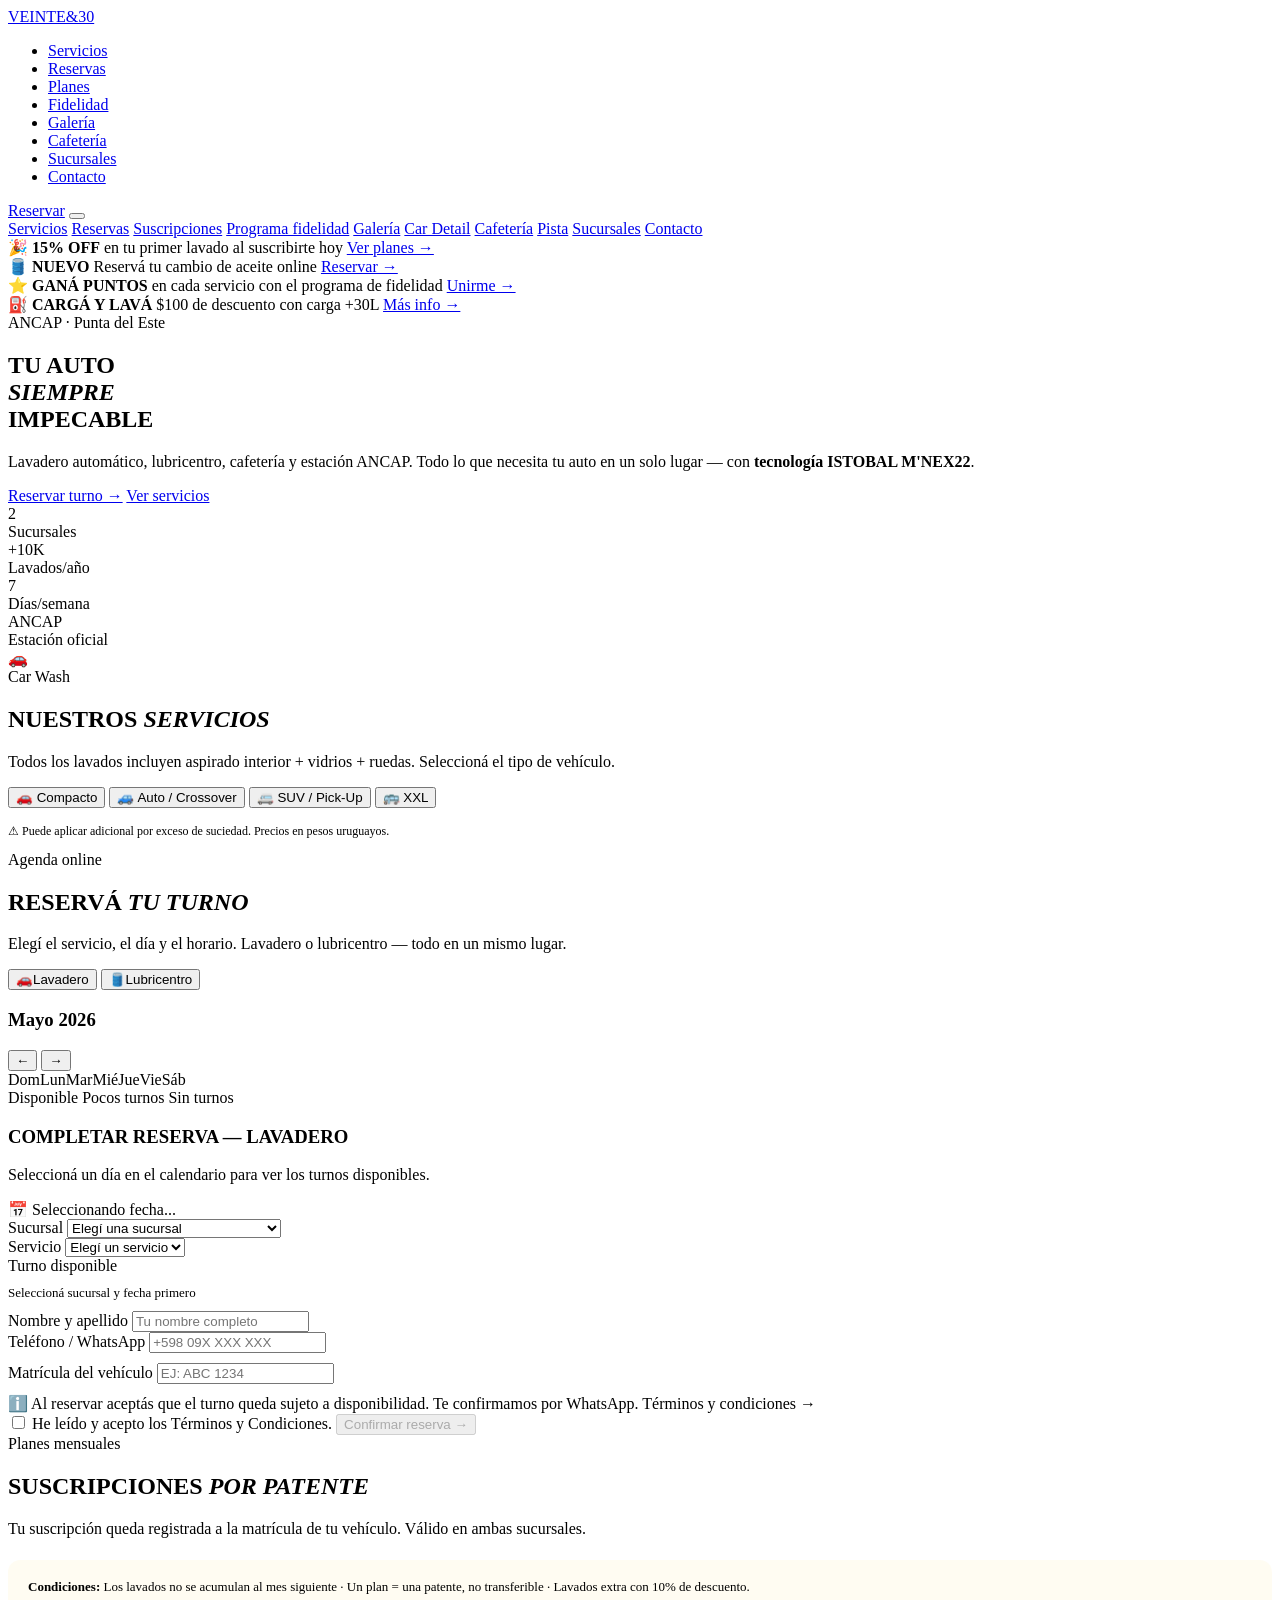
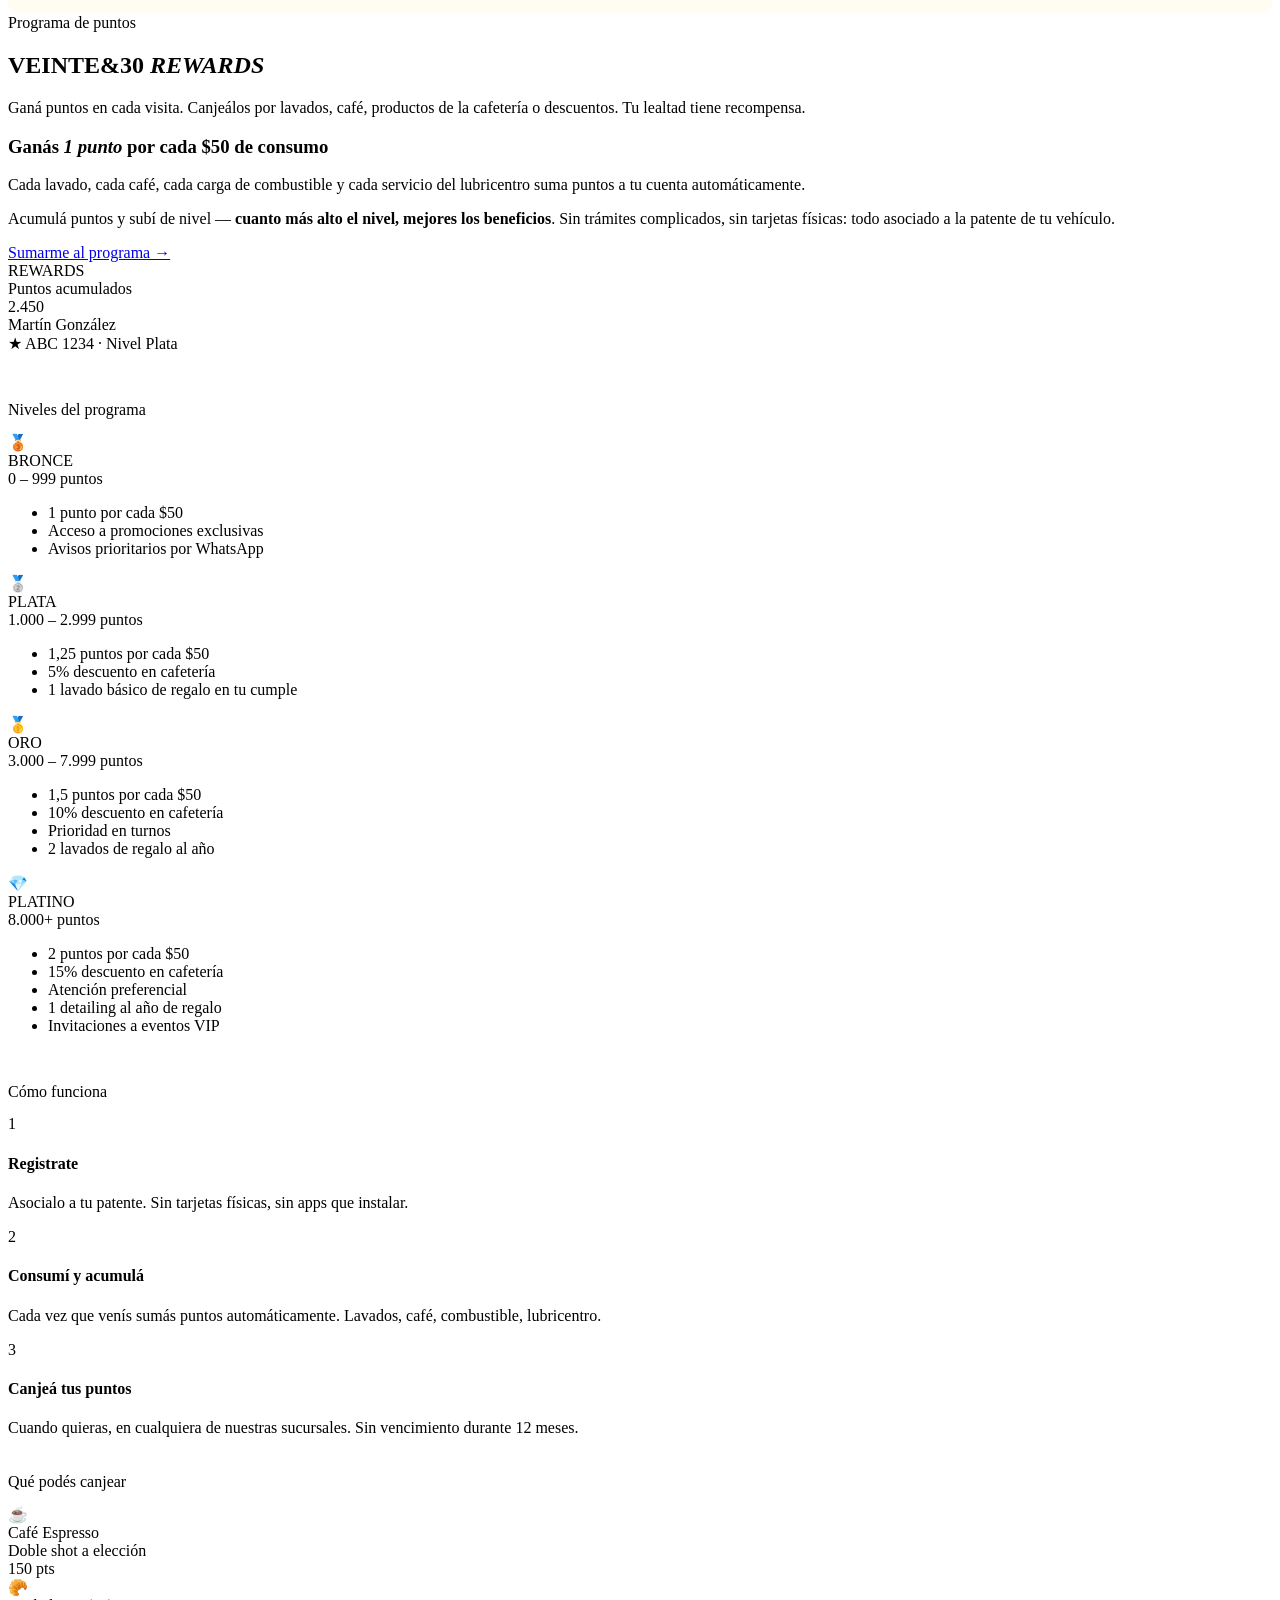
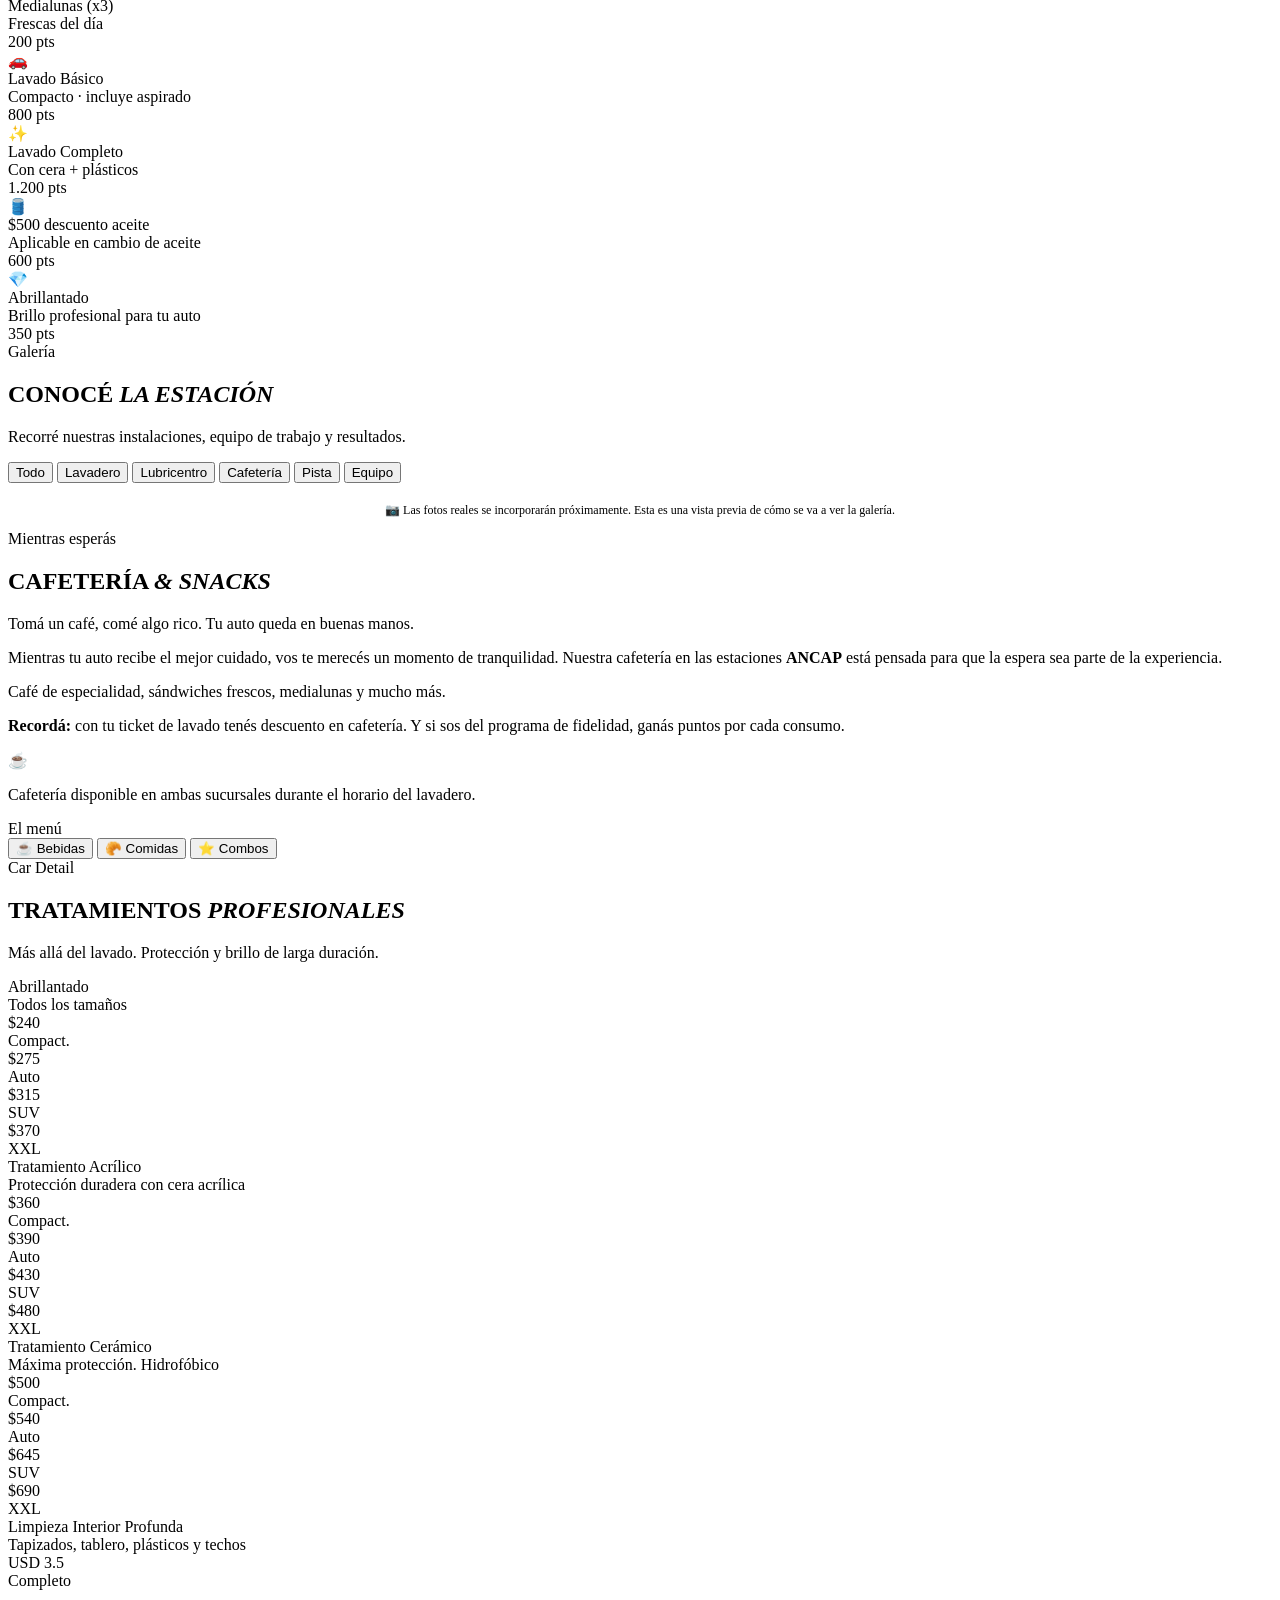
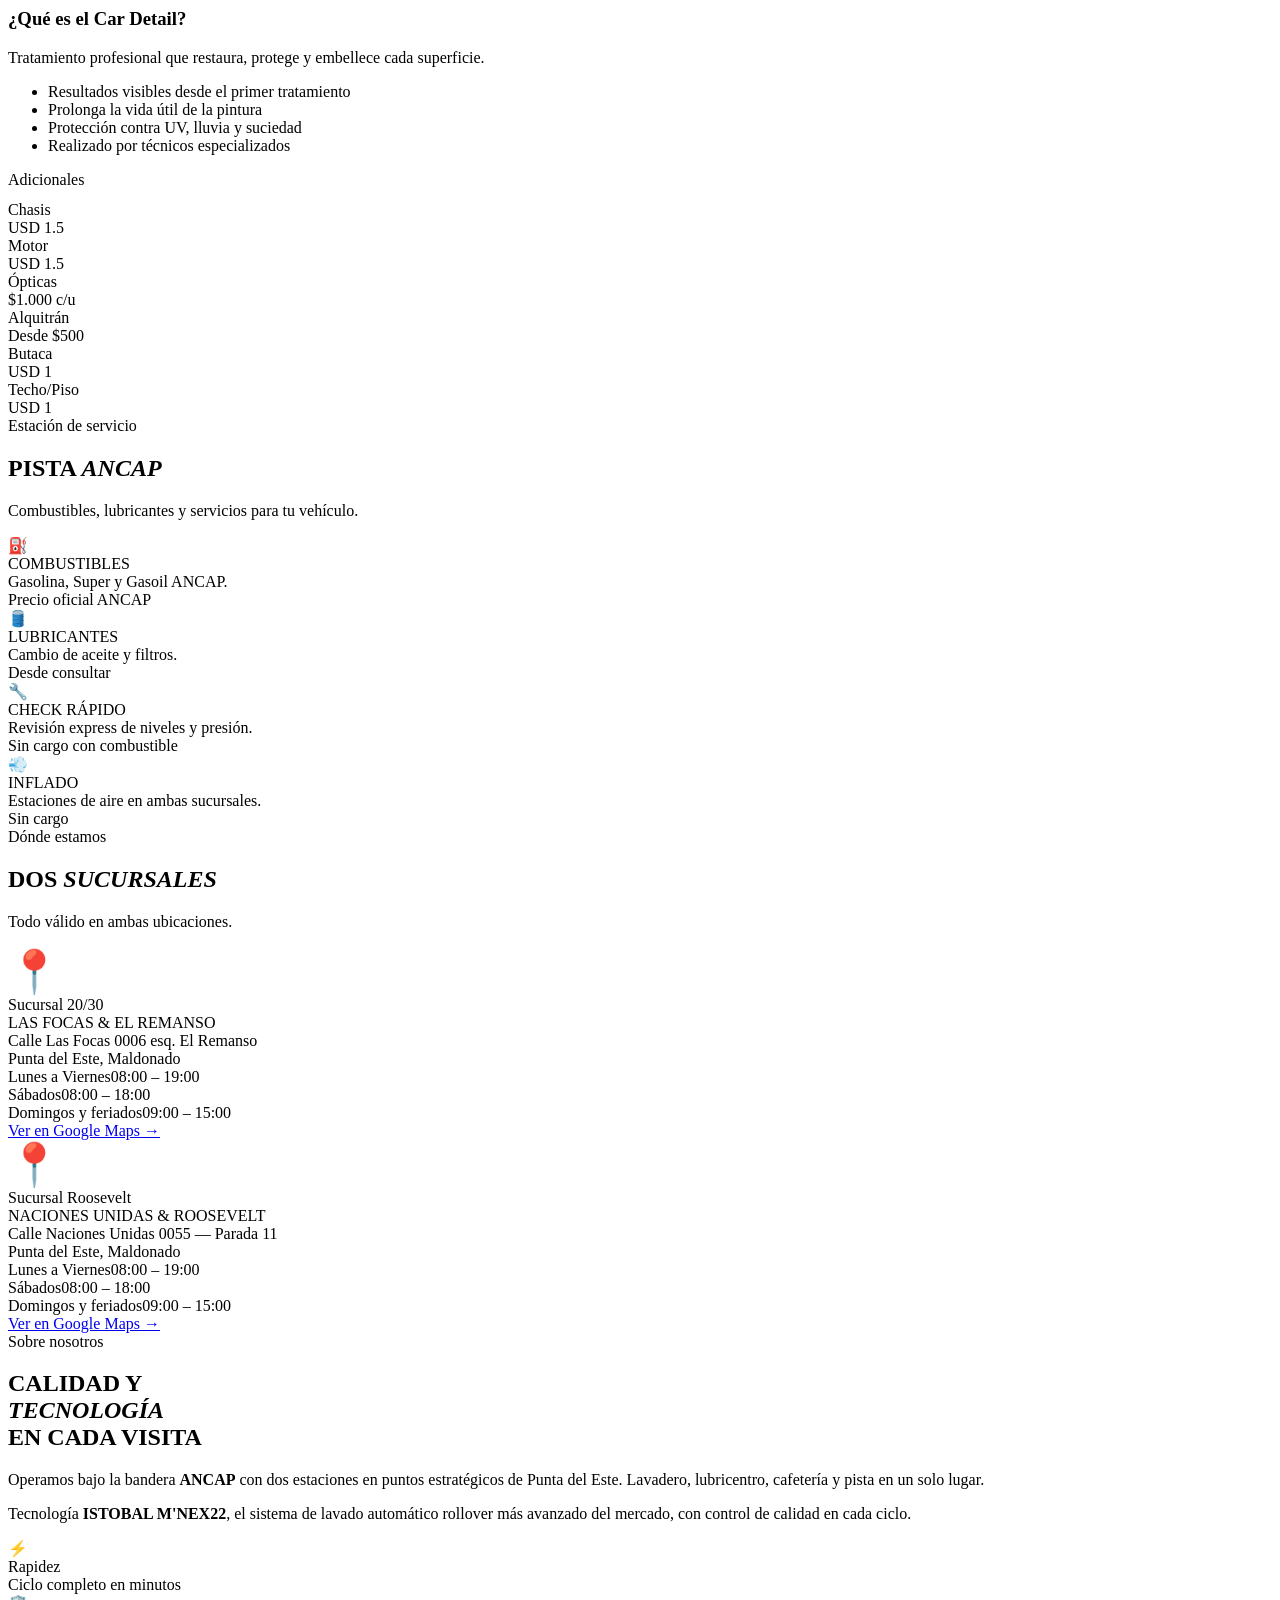
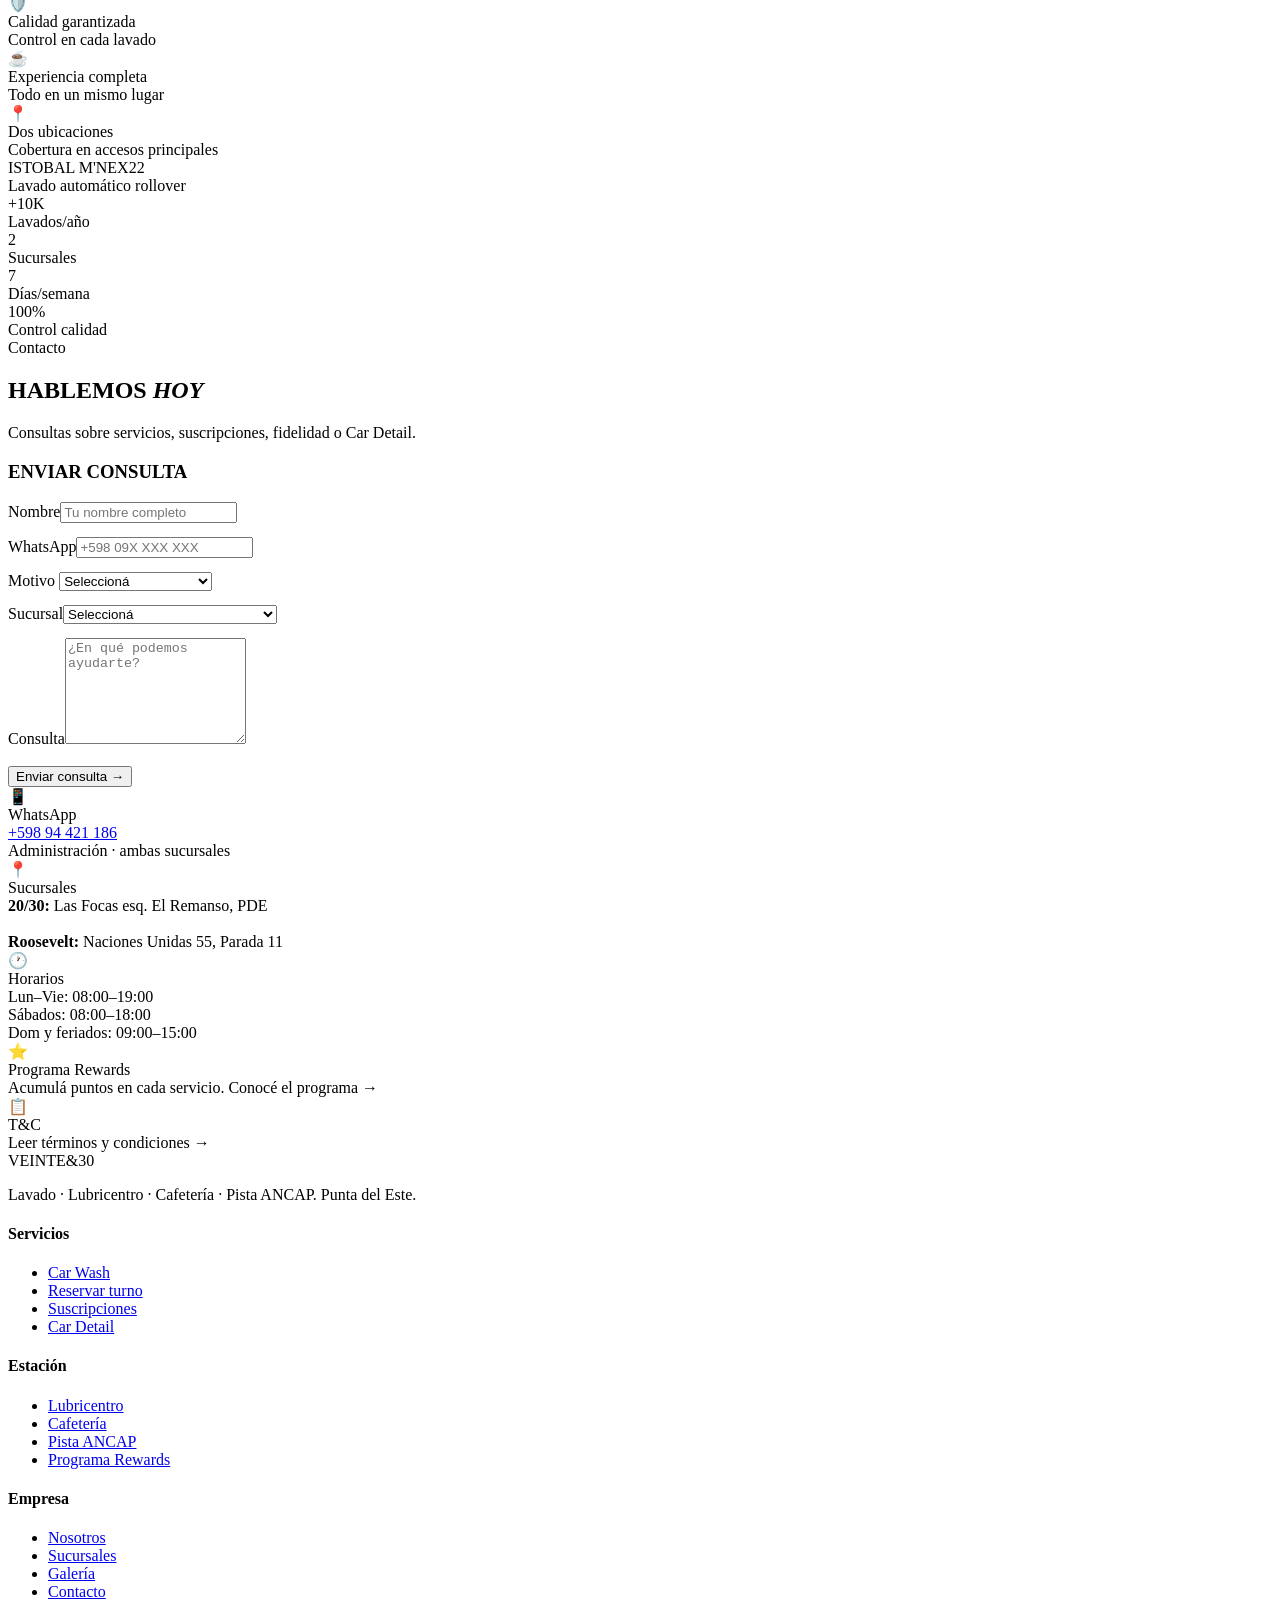
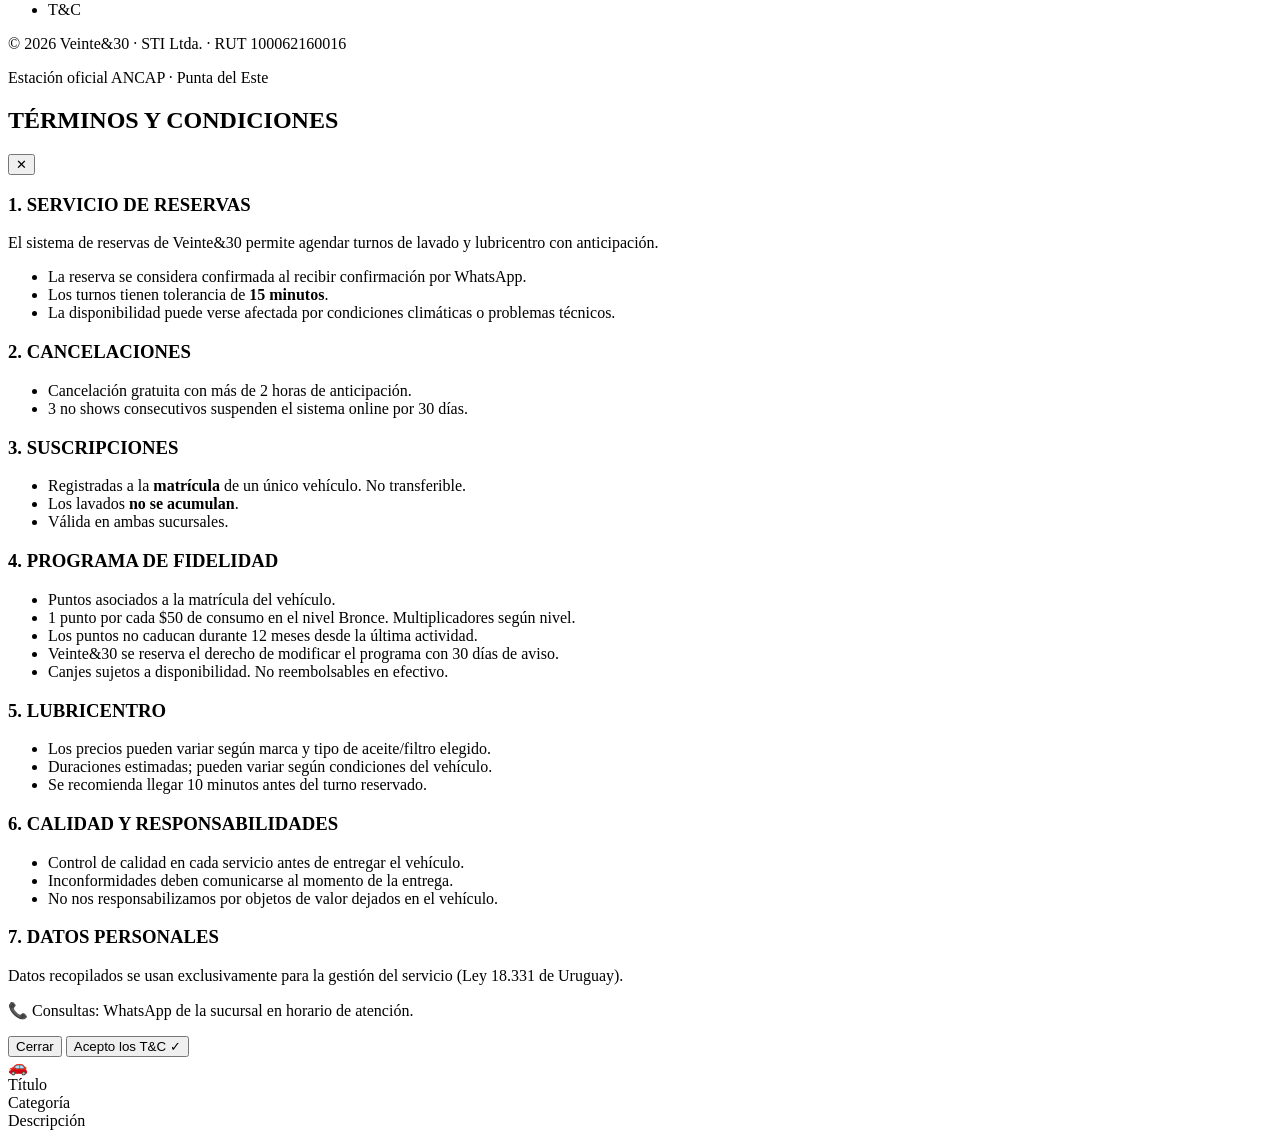
==== index.html @ 121dc660 "Add files via upload" ====
<!DOCTYPE html>
<html lang="es">
<head>
<meta charset="UTF-8">
<meta name="viewport" content="width=device-width, initial-scale=1.0">
<title>Veinte&30 · ANCAP Punta del Este</title>
<link href="https://fonts.googleapis.com/css2?family=Bebas+Neue&family=DM+Sans:wght@300;400;500;600;700&display=swap" rel="stylesheet">
  <link rel="stylesheet" href="css/styles.css">
</head>
<body>

<!-- NAV -->
<nav>
  <a href="#" class="nav-logo"><div class="bar"></div>VEINTE&amp;30</a>
  <ul class="nav-links">
    <li><a href="#servicios">Servicios</a></li>
    <li><a href="#reservas">Reservas</a></li>
    <li><a href="#suscripciones">Planes</a></li>
    <li><a href="#fidelidad">Fidelidad</a></li>
    <li><a href="#galeria">Galería</a></li>
    <li><a href="#cafeteria">Cafetería</a></li>
    <li><a href="#sucursales">Sucursales</a></li>
    <li><a href="#contacto">Contacto</a></li>
  </ul>
  <a href="#reservas" class="nav-cta">Reservar</a>
  <button class="hamburger" onclick="document.getElementById('mm').classList.toggle('open')" aria-label="Menú">
    <span></span><span></span><span></span>
  </button>
</nav>
<div class="mob-menu" id="mm">
  <a href="#servicios" onclick="closeMob()">Servicios</a>
  <a href="#reservas" onclick="closeMob()">Reservas</a>
  <a href="#suscripciones" onclick="closeMob()">Suscripciones</a>
  <a href="#fidelidad" onclick="closeMob()">Programa fidelidad</a>
  <a href="#galeria" onclick="closeMob()">Galería</a>
  <a href="#detailing" onclick="closeMob()">Car Detail</a>
  <a href="#cafeteria" onclick="closeMob()">Cafetería</a>
  <a href="#pista" onclick="closeMob()">Pista</a>
  <a href="#sucursales" onclick="closeMob()">Sucursales</a>
  <a href="#contacto" onclick="closeMob()">Contacto</a>
</div>

<!-- BANNER PROMOCIONES ROTATIVO -->
<div class="banner-wrap">
  <div class="banner-track" id="bannerTrack">
    <div class="banner-slide b1">
      <span class="banner-icon">🎉</span>
      <span class="banner-text"><strong>15% OFF</strong> en tu primer lavado al suscribirte hoy</span>
      <a href="#suscripciones" class="banner-cta">Ver planes →</a>
    </div>
    <div class="banner-slide b2">
      <span class="banner-icon">🛢️</span>
      <span class="banner-text"><strong>NUEVO</strong> Reservá tu cambio de aceite online</span>
      <a href="#reservas" class="banner-cta">Reservar →</a>
    </div>
    <div class="banner-slide b3">
      <span class="banner-icon">⭐</span>
      <span class="banner-text"><strong>GANÁ PUNTOS</strong> en cada servicio con el programa de fidelidad</span>
      <a href="#fidelidad" class="banner-cta">Unirme →</a>
    </div>
    <div class="banner-slide b4">
      <span class="banner-icon">⛽</span>
      <span class="banner-text"><strong>CARGÁ Y LAVÁ</strong> $100 de descuento con carga +30L</span>
      <a href="#pista" class="banner-cta">Más info →</a>
    </div>
  </div>
  <div class="banner-dots" id="bannerDots"></div>
</div>

<!-- HERO -->
<section class="hero">
  <div class="hero-bg"></div><div class="hero-grid"></div>
  <div class="hero-content">
    <div class="hero-eyebrow"><span class="dot"></span>ANCAP · Punta del Este</div>
    <h1>TU AUTO<br><em>SIEMPRE</em><br>IMPECABLE</h1>
    <p class="hero-sub">Lavadero automático, lubricentro, cafetería y estación ANCAP. Todo lo que necesita tu auto en un solo lugar — con <strong>tecnología ISTOBAL M'NEX22</strong>.</p>
    <div class="hero-btns">
      <a href="#reservas" class="btn-primary">Reservar turno →</a>
      <a href="#servicios" class="btn-secondary">Ver servicios</a>
    </div>
    <div class="hero-stats">
      <div class="stat-item"><div class="num">2</div><div class="lbl">Sucursales</div></div>
      <div class="stat-item"><div class="num">+10K</div><div class="lbl">Lavados/año</div></div>
      <div class="stat-item"><div class="num">7</div><div class="lbl">Días/semana</div></div>
      <div class="stat-item"><div class="num">ANCAP</div><div class="lbl">Estación oficial</div></div>
    </div>
  </div>
  <div class="hero-visual"><div class="car-icon">🚗</div></div>
</section>

<!-- SERVICIOS -->
<section id="servicios">
  <div class="fi">
    <div class="stag">Car Wash</div>
    <h2 class="stitle">NUESTROS <em>SERVICIOS</em></h2>
    <p class="ssub">Todos los lavados incluyen aspirado interior + vidrios + ruedas. Seleccioná el tipo de vehículo.</p>
  </div>
  <div class="vtabs">
    <button class="vtab active" onclick="setV('c',this)">🚗 Compacto</button>
    <button class="vtab" onclick="setV('a',this)">🚙 Auto / Crossover</button>
    <button class="vtab" onclick="setV('s',this)">🚐 SUV / Pick-Up</button>
    <button class="vtab" onclick="setV('x',this)">🚌 XXL</button>
  </div>
  <div class="svc-grid" id="svcGrid"></div>
  <p style="margin-top:16px;font-size:12px;color:var(--gray)">⚠ Puede aplicar adicional por exceso de suciedad. Precios en pesos uruguayos.</p>
</section>

<!-- RESERVAS UNIFICADAS LAVADERO + LUBRICENTRO -->
<section id="reservas">
  <div class="fi">
    <div class="stag">Agenda online</div>
    <h2 class="stitle">RESERVÁ <em>TU TURNO</em></h2>
    <p class="ssub">Elegí el servicio, el día y el horario. Lavadero o lubricentro — todo en un mismo lugar.</p>
  </div>

  <div class="res-tabs">
    <button class="res-tab active" onclick="setResType('lavadero',this)"><span class="res-tab-icon">🚗</span>Lavadero</button>
    <button class="res-tab" onclick="setResType('lubricentro',this)"><span class="res-tab-icon">🛢️</span>Lubricentro</button>
  </div>

  <!-- Info Lubricentro (visible solo en modo lubricentro) -->
  <div class="lubri-info" id="lubriInfo" style="display:none">
    <div class="stag" style="margin-bottom:8px">Servicios del lubricentro</div>
    <p style="font-size:13px;color:var(--gray);margin-bottom:14px;line-height:1.6">Cambios de aceite, filtros y servicios básicos del lubricentro. Reservá tu turno y evitá la espera.</p>
    <div class="lubri-services-grid">
      <div class="lubri-service">
        <div class="ls-name">🛢️ Cambio de aceite</div>
        <div class="ls-dur">Duración: 30 min</div>
        <div class="ls-price">Desde $900</div>
      </div>
      <div class="lubri-service">
        <div class="ls-name">🔧 Cambio de filtros</div>
        <div class="ls-dur">Duración: 20 min</div>
        <div class="ls-price">Desde $450</div>
      </div>
      <div class="lubri-service">
        <div class="ls-name">⚙️ Aceite + filtros</div>
        <div class="ls-dur">Duración: 45 min</div>
        <div class="ls-price">Desde $1.250</div>
      </div>
      <div class="lubri-service">
        <div class="ls-name">💧 Revisión de fluidos</div>
        <div class="ls-dur">Duración: 20 min</div>
        <div class="ls-price">$300</div>
      </div>
      <div class="lubri-service">
        <div class="ls-name">🛡️ Colocación lubricantes</div>
        <div class="ls-dur">Duración: 30 min</div>
        <div class="ls-price">Consultar</div>
      </div>
      <div class="lubri-service">
        <div class="ls-name">🔍 Revisión general</div>
        <div class="ls-dur">Duración: 25 min</div>
        <div class="ls-price">$400</div>
      </div>
    </div>
  </div>

  <div class="res-grid fi">
    <!-- Calendario -->
    <div class="calendar-wrap">
      <div class="cal-header">
        <h3 id="calTitle">Mayo 2026</h3>
        <div class="cal-nav">
          <button class="cal-btn" onclick="changeMonth(-1)">&#8592;</button>
          <button class="cal-btn" onclick="changeMonth(1)">&#8594;</button>
        </div>
      </div>
      <div class="cal-days-header">
        <span>Dom</span><span>Lun</span><span>Mar</span><span>Mié</span><span>Jue</span><span>Vie</span><span>Sáb</span>
      </div>
      <div class="cal-grid" id="calGrid"></div>
      <div class="cal-legend">
        <span class="leg-av">Disponible</span>
        <span class="leg-bu">Pocos turnos</span>
        <span class="leg-fu">Sin turnos</span>
      </div>
    </div>

    <!-- Formulario -->
    <div class="res-form">
      <h3 id="resFormTitle">COMPLETAR RESERVA — LAVADERO</h3>
      <p class="rf-sub">Seleccioná un día en el calendario para ver los turnos disponibles.</p>
      <div class="rf-selected" id="rfSelected">📅 Seleccionando fecha...</div>

      <div class="fg">
        <label>Sucursal</label>
        <select id="resSucursal" onchange="renderTimeSlots()">
          <option value="">Elegí una sucursal</option>
          <option value="2030">Las Focas / El Remanso (20/30)</option>
          <option value="roos">Naciones Unidas / Roosevelt</option>
        </select>
      </div>

      <div class="fg">
        <label id="lblServicio">Servicio</label>
        <select id="resServicio">
          <option value="">Elegí un servicio</option>
        </select>
      </div>

      <div class="fg">
        <label>Turno disponible</label>
        <div class="time-grid" id="timeGrid">
          <div style="grid-column:1/-1;font-size:13px;color:var(--gray);padding:10px 0">Seleccioná sucursal y fecha primero</div>
        </div>
      </div>

      <div class="fg">
        <label>Nombre y apellido</label>
        <input type="text" id="resNombre" placeholder="Tu nombre completo">
      </div>
      <div class="fg" style="margin-bottom:10px">
        <label>Teléfono / WhatsApp</label>
        <input type="tel" id="resTel" placeholder="+598 09X XXX XXX">
      </div>
      <div class="fg" style="margin-bottom:10px">
        <label>Matrícula del vehículo</label>
        <input type="text" id="resPatente" placeholder="Ej: ABC 1234" style="text-transform:uppercase">
      </div>
      <div class="fg" id="vehDataExtra" style="display:none;margin-bottom:10px">
        <label>Marca / modelo (para lubricentro)</label>
        <input type="text" id="resVehiculo" placeholder="Ej: Honda HR-V">
      </div>

      <div class="res-disclaimer">
        ℹ️ Al reservar aceptás que el turno queda sujeto a disponibilidad. Te confirmamos por WhatsApp. <a onclick="openModal()">Términos y condiciones →</a>
      </div>

      <label class="res-check">
        <input type="checkbox" id="resCheck" onchange="toggleSubmit()">
        <span>He leído y acepto los <a onclick="openModal()">Términos y Condiciones</a>.</span>
      </label>

      <button class="res-submit" id="resSubmit" disabled onclick="submitReserva()">Confirmar reserva →</button>
    </div>
  </div>
</section>

<!-- SUSCRIPCIONES -->
<section id="suscripciones">
  <div class="fi">
    <div class="stag">Planes mensuales</div>
    <h2 class="stitle">SUSCRIPCIONES <em>POR PATENTE</em></h2>
    <p class="ssub">Tu suscripción queda registrada a la matrícula de tu vehículo. Válido en ambas sucursales.</p>
  </div>
  <div class="plans-grid fi" id="plansGrid"></div>
  <div style="margin-top:22px;padding:16px 20px;background:rgba(245,200,0,0.05);border:1px solid var(--border);border-radius:12px;font-size:13px;color:var(--gray2);line-height:1.7">
    <strong style="color:var(--yellow)">Condiciones:</strong> Los lavados no se acumulan al mes siguiente · Un plan = una patente, no transferible · Lavados extra con 10% de descuento.
  </div>
</section>

<!-- PROGRAMA DE FIDELIDAD -->
<section id="fidelidad">
  <div class="fi">
    <div class="stag">Programa de puntos</div>
    <h2 class="stitle">VEINTE&30 <em>REWARDS</em></h2>
    <p class="ssub">Ganá puntos en cada visita. Canjeálos por lavados, café, productos de la cafetería o descuentos. Tu lealtad tiene recompensa.</p>
  </div>

  <div class="fid-hero fi">
    <div class="fid-hero-text">
      <h3>Ganás <em>1 punto</em> por cada $50 de consumo</h3>
      <p>Cada lavado, cada café, cada carga de combustible y cada servicio del lubricentro suma puntos a tu cuenta automáticamente.</p>
      <p>Acumulá puntos y subí de nivel — <strong>cuanto más alto el nivel, mejores los beneficios</strong>. Sin trámites complicados, sin tarjetas físicas: todo asociado a la patente de tu vehículo.</p>
      <a href="#" onclick="suscribirWA('Programa de Fidelidad Rewards');return false;" class="btn-primary" style="margin-top:10px">Sumarme al programa →</a>
    </div>
    <div class="fid-card-visual">
      <div class="fc-brand"><div class="bar"></div>REWARDS</div>
      <div class="fc-label">Puntos acumulados</div>
      <div class="fc-points">2.450</div>
      <div class="fc-name">Martín González</div>
      <div class="fc-mat">★ ABC 1234 · Nivel Plata</div>
    </div>
  </div>

  <div class="stag" style="margin-top:48px;margin-bottom:14px">Niveles del programa</div>
  <div class="fid-niveles">
    <div class="nivel-card bronze">
      <div class="nivel-icon">🥉</div>
      <div class="nivel-name bronze">BRONCE</div>
      <div class="nivel-puntos">0 – 999 puntos</div>
      <ul class="nivel-list">
        <li>1 punto por cada $50</li>
        <li>Acceso a promociones exclusivas</li>
        <li>Avisos prioritarios por WhatsApp</li>
      </ul>
    </div>
    <div class="nivel-card silver">
      <div class="nivel-icon">🥈</div>
      <div class="nivel-name silver">PLATA</div>
      <div class="nivel-puntos">1.000 – 2.999 puntos</div>
      <ul class="nivel-list">
        <li>1,25 puntos por cada $50</li>
        <li>5% descuento en cafetería</li>
        <li>1 lavado básico de regalo en tu cumple</li>
      </ul>
    </div>
    <div class="nivel-card gold">
      <div class="nivel-icon">🥇</div>
      <div class="nivel-name gold">ORO</div>
      <div class="nivel-puntos">3.000 – 7.999 puntos</div>
      <ul class="nivel-list">
        <li>1,5 puntos por cada $50</li>
        <li>10% descuento en cafetería</li>
        <li>Prioridad en turnos</li>
        <li>2 lavados de regalo al año</li>
      </ul>
    </div>
    <div class="nivel-card platinum">
      <div class="nivel-icon">💎</div>
      <div class="nivel-name platinum">PLATINO</div>
      <div class="nivel-puntos">8.000+ puntos</div>
      <ul class="nivel-list">
        <li>2 puntos por cada $50</li>
        <li>15% descuento en cafetería</li>
        <li>Atención preferencial</li>
        <li>1 detailing al año de regalo</li>
        <li>Invitaciones a eventos VIP</li>
      </ul>
    </div>
  </div>

  <div class="stag" style="margin-top:48px;margin-bottom:14px">Cómo funciona</div>
  <div class="fid-como">
    <div class="fid-paso">
      <div class="fid-paso-num">1</div>
      <h4>Registrate</h4>
      <p>Asocialo a tu patente. Sin tarjetas físicas, sin apps que instalar.</p>
    </div>
    <div class="fid-paso">
      <div class="fid-paso-num">2</div>
      <h4>Consumí y acumulá</h4>
      <p>Cada vez que venís sumás puntos automáticamente. Lavados, café, combustible, lubricentro.</p>
    </div>
    <div class="fid-paso">
      <div class="fid-paso-num">3</div>
      <h4>Canjeá tus puntos</h4>
      <p>Cuando quieras, en cualquiera de nuestras sucursales. Sin vencimiento durante 12 meses.</p>
    </div>
  </div>

  <div class="stag" style="margin-top:36px;margin-bottom:14px">Qué podés canjear</div>
  <div class="fid-canjes">
    <div class="canje">
      <div class="canje-icon">☕</div>
      <div class="canje-name">Café Espresso</div>
      <div class="canje-desc">Doble shot a elección</div>
      <div class="canje-cost">150 <span>pts</span></div>
    </div>
    <div class="canje">
      <div class="canje-icon">🥐</div>
      <div class="canje-name">Medialunas (x3)</div>
      <div class="canje-desc">Frescas del día</div>
      <div class="canje-cost">200 <span>pts</span></div>
    </div>
    <div class="canje">
      <div class="canje-icon">🚗</div>
      <div class="canje-name">Lavado Básico</div>
      <div class="canje-desc">Compacto · incluye aspirado</div>
      <div class="canje-cost">800 <span>pts</span></div>
    </div>
    <div class="canje">
      <div class="canje-icon">✨</div>
      <div class="canje-name">Lavado Completo</div>
      <div class="canje-desc">Con cera + plásticos</div>
      <div class="canje-cost">1.200 <span>pts</span></div>
    </div>
    <div class="canje">
      <div class="canje-icon">🛢️</div>
      <div class="canje-name">$500 descuento aceite</div>
      <div class="canje-desc">Aplicable en cambio de aceite</div>
      <div class="canje-cost">600 <span>pts</span></div>
    </div>
    <div class="canje">
      <div class="canje-icon">💎</div>
      <div class="canje-name">Abrillantado</div>
      <div class="canje-desc">Brillo profesional para tu auto</div>
      <div class="canje-cost">350 <span>pts</span></div>
    </div>
  </div>
</section>

<!-- GALERÍA -->
<section id="galeria">
  <div class="fi">
    <div class="stag">Galería</div>
    <h2 class="stitle">CONOCÉ <em>LA ESTACIÓN</em></h2>
    <p class="ssub">Recorré nuestras instalaciones, equipo de trabajo y resultados.</p>
  </div>

  <div class="gallery-filter">
    <button class="gf-btn active" onclick="filterGallery('all',this)">Todo</button>
    <button class="gf-btn" onclick="filterGallery('lavadero',this)">Lavadero</button>
    <button class="gf-btn" onclick="filterGallery('lubri',this)">Lubricentro</button>
    <button class="gf-btn" onclick="filterGallery('cafe',this)">Cafetería</button>
    <button class="gf-btn" onclick="filterGallery('pista',this)">Pista</button>
    <button class="gf-btn" onclick="filterGallery('equipo',this)">Equipo</button>
  </div>

  <div class="gallery-grid" id="galleryGrid">
    <!-- generado por JS -->
  </div>
  <p style="margin-top:20px;font-size:12px;color:var(--gray);text-align:center">📷 Las fotos reales se incorporarán próximamente. Esta es una vista previa de cómo se va a ver la galería.</p>
</section>

<!-- CAFETERÍA -->
<section id="cafeteria">
  <div class="fi">
    <div class="stag">Mientras esperás</div>
    <h2 class="stitle">CAFETERÍA <em>&amp; SNACKS</em></h2>
    <p class="ssub">Tomá un café, comé algo rico. Tu auto queda en buenas manos.</p>
  </div>
  <div class="cafe-intro fi">
    <div class="cafe-text">
      <p>Mientras tu auto recibe el mejor cuidado, vos te merecés un momento de tranquilidad. Nuestra cafetería en las estaciones <strong>ANCAP</strong> está pensada para que la espera sea parte de la experiencia.</p>
      <p>Café de especialidad, sándwiches frescos, medialunas y mucho más.</p>
      <p><strong>Recordá:</strong> con tu ticket de lavado tenés descuento en cafetería. Y si sos del programa de fidelidad, ganás puntos por cada consumo.</p>
    </div>
    <div class="cafe-visual">
      <div class="big-icon">☕</div>
      <p>Cafetería disponible en ambas sucursales durante el horario del lavadero.</p>
    </div>
  </div>

  <div class="stag">El menú</div>
  <div class="menu-tabs">
    <button class="menu-tab active" onclick="setMenuTab('bebidas',this)">☕ Bebidas</button>
    <button class="menu-tab" onclick="setMenuTab('comidas',this)">🥐 Comidas</button>
    <button class="menu-tab" onclick="setMenuTab('combos',this)">⭐ Combos</button>
  </div>
  <div class="menu-grid" id="menuGrid"></div>
</section>

<!-- CAR DETAIL -->
<section id="detailing">
  <div class="fi">
    <div class="stag">Car Detail</div>
    <h2 class="stitle">TRATAMIENTOS <em>PROFESIONALES</em></h2>
    <p class="ssub">Más allá del lavado. Protección y brillo de larga duración.</p>
  </div>
  <div class="det-grid">
    <div class="det-list fi">
      <div class="det-item"><div><div class="di-name">Abrillantado</div><div class="di-desc">Todos los tamaños</div></div><div class="di-ps"><div class="dp"><div class="dv">$240</div><div class="dl">Compact.</div></div><div class="dp"><div class="dv">$275</div><div class="dl">Auto</div></div><div class="dp"><div class="dv">$315</div><div class="dl">SUV</div></div><div class="dp"><div class="dv">$370</div><div class="dl">XXL</div></div></div></div>
      <div class="det-item"><div><div class="di-name">Tratamiento Acrílico</div><div class="di-desc">Protección duradera con cera acrílica</div></div><div class="di-ps"><div class="dp"><div class="dv">$360</div><div class="dl">Compact.</div></div><div class="dp"><div class="dv">$390</div><div class="dl">Auto</div></div><div class="dp"><div class="dv">$430</div><div class="dl">SUV</div></div><div class="dp"><div class="dv">$480</div><div class="dl">XXL</div></div></div></div>
      <div class="det-item"><div><div class="di-name">Tratamiento Cerámico</div><div class="di-desc">Máxima protección. Hidrofóbico</div></div><div class="di-ps"><div class="dp"><div class="dv">$500</div><div class="dl">Compact.</div></div><div class="dp"><div class="dv">$540</div><div class="dl">Auto</div></div><div class="dp"><div class="dv">$645</div><div class="dl">SUV</div></div><div class="dp"><div class="dv">$690</div><div class="dl">XXL</div></div></div></div>
      <div class="det-item"><div><div class="di-name">Limpieza Interior Profunda</div><div class="di-desc">Tapizados, tablero, plásticos y techos</div></div><div class="di-ps"><div class="dp"><div class="dv">USD 3.5</div><div class="dl">Completo</div></div></div></div>
    </div>
    <div class="det-aside fi">
      <div class="det-card">
        <h3>¿Qué es el Car Detail?</h3>
        <p>Tratamiento profesional que restaura, protege y embellece cada superficie.</p>
        <ul class="det-list2"><li>Resultados visibles desde el primer tratamiento</li><li>Prolonga la vida útil de la pintura</li><li>Protección contra UV, lluvia y suciedad</li><li>Realizado por técnicos especializados</li></ul>
      </div>
      <div>
        <div class="stag" style="margin-bottom:12px">Adicionales</div>
        <div class="adics">
          <div class="adic"><div class="an">Chasis</div><div class="ap">USD 1.5</div></div>
          <div class="adic"><div class="an">Motor</div><div class="ap">USD 1.5</div></div>
          <div class="adic"><div class="an">Ópticas</div><div class="ap">$1.000 c/u</div></div>
          <div class="adic"><div class="an">Alquitrán</div><div class="ap">Desde $500</div></div>
          <div class="adic"><div class="an">Butaca</div><div class="ap">USD 1</div></div>
          <div class="adic"><div class="an">Techo/Piso</div><div class="ap">USD 1</div></div>
        </div>
      </div>
    </div>
  </div>
</section>

<!-- PISTA -->
<section id="pista">
  <div class="fi">
    <div class="stag">Estación de servicio</div>
    <h2 class="stitle">PISTA <em>ANCAP</em></h2>
    <p class="ssub">Combustibles, lubricantes y servicios para tu vehículo.</p>
  </div>
  <div class="servicios-pista fi">
    <div class="sp-card"><div class="sp-icon">⛽</div><div class="sp-name">COMBUSTIBLES</div><div class="sp-desc">Gasolina, Super y Gasoil ANCAP.</div><div class="sp-price">Precio <span>oficial ANCAP</span></div></div>
    <div class="sp-card"><div class="sp-icon">🛢️</div><div class="sp-name">LUBRICANTES</div><div class="sp-desc">Cambio de aceite y filtros.</div><div class="sp-price">Desde <span>consultar</span></div></div>
    <div class="sp-card"><div class="sp-icon">🔧</div><div class="sp-name">CHECK RÁPIDO</div><div class="sp-desc">Revisión express de niveles y presión.</div><div class="sp-price">Sin cargo <span>con combustible</span></div></div>
    <div class="sp-card"><div class="sp-icon">💨</div><div class="sp-name">INFLADO</div><div class="sp-desc">Estaciones de aire en ambas sucursales.</div><div class="sp-price">Sin cargo</div></div>
  </div>
</section>

<!-- SUCURSALES -->
<section id="sucursales">
  <div class="fi">
    <div class="stag">Dónde estamos</div>
    <h2 class="stitle">DOS <em>SUCURSALES</em></h2>
    <p class="ssub">Todo válido en ambas ubicaciones.</p>
  </div>
  <div class="loc-grid fi">
    <div class="loc-card">
      <div class="loc-map"><div class="loc-map-grid"></div><span style="position:relative;z-index:2;font-size:42px">📍</span></div>
      <div class="loc-info">
        <div class="loc-badge">Sucursal 20/30</div>
        <div class="loc-name">LAS FOCAS &amp; EL REMANSO</div>
        <div class="loc-addr">Calle Las Focas 0006 esq. El Remanso<br>Punta del Este, Maldonado</div>
        <div class="loc-hrs">
          <div class="lhr"><span class="ld">Lunes a Viernes</span><span class="lt">08:00 – 19:00</span></div>
          <div class="lhr"><span class="ld">Sábados</span><span class="lt">08:00 – 18:00</span></div>
          <div class="lhr"><span class="ld">Domingos y feriados</span><span class="lt">09:00 – 15:00</span></div>
        </div>
        <a href="https://maps.google.com/?q=Calle+Las+Focas+Punta+del+Este+Uruguay" target="_blank" class="loc-btn">Ver en Google Maps →</a>
      </div>
    </div>
    <div class="loc-card">
      <div class="loc-map"><div class="loc-map-grid"></div><span style="position:relative;z-index:2;font-size:42px">📍</span></div>
      <div class="loc-info">
        <div class="loc-badge">Sucursal Roosevelt</div>
        <div class="loc-name">NACIONES UNIDAS &amp; ROOSEVELT</div>
        <div class="loc-addr">Calle Naciones Unidas 0055 — Parada 11<br>Punta del Este, Maldonado</div>
        <div class="loc-hrs">
          <div class="lhr"><span class="ld">Lunes a Viernes</span><span class="lt">08:00 – 19:00</span></div>
          <div class="lhr"><span class="ld">Sábados</span><span class="lt">08:00 – 18:00</span></div>
          <div class="lhr"><span class="ld">Domingos y feriados</span><span class="lt">09:00 – 15:00</span></div>
        </div>
        <a href="https://maps.google.com/?q=Naciones+Unidas+55+Punta+del+Este+Uruguay" target="_blank" class="loc-btn">Ver en Google Maps →</a>
      </div>
    </div>
  </div>
</section>

<!-- NOSOTROS -->
<section id="nosotros">
  <div class="ab-grid fi">
    <div class="ab-text">
      <div class="stag">Sobre nosotros</div>
      <h2 class="stitle">CALIDAD Y<br><em>TECNOLOGÍA</em><br>EN CADA VISITA</h2>
      <p>Operamos bajo la bandera <strong>ANCAP</strong> con dos estaciones en puntos estratégicos de Punta del Este. Lavadero, lubricentro, cafetería y pista en un solo lugar.</p>
      <p>Tecnología <strong>ISTOBAL M'NEX22</strong>, el sistema de lavado automático rollover más avanzado del mercado, con control de calidad en cada ciclo.</p>
      <div class="pillars">
        <div class="pillar"><div class="pi">⚡</div><div class="pt">Rapidez</div><div class="pd">Ciclo completo en minutos</div></div>
        <div class="pillar"><div class="pi">🛡️</div><div class="pt">Calidad garantizada</div><div class="pd">Control en cada lavado</div></div>
        <div class="pillar"><div class="pi">☕</div><div class="pt">Experiencia completa</div><div class="pd">Todo en un mismo lugar</div></div>
        <div class="pillar"><div class="pi">📍</div><div class="pt">Dos ubicaciones</div><div class="pd">Cobertura en accesos principales</div></div>
      </div>
    </div>
    <div class="ab-visual">
      <div class="av-big"><div class="an">ISTOBAL M'NEX22</div><div class="al">Lavado automático rollover</div></div>
      <div class="av-row">
        <div class="av-item"><div class="an2">+10K</div><div class="al2">Lavados/año</div></div>
        <div class="av-item"><div class="an2">2</div><div class="al2">Sucursales</div></div>
        <div class="av-item"><div class="an2">7</div><div class="al2">Días/semana</div></div>
        <div class="av-item"><div class="an2">100%</div><div class="al2">Control calidad</div></div>
      </div>
    </div>
  </div>
</section>

<!-- CONTACTO -->
<section id="contacto">
  <div class="fi">
    <div class="stag">Contacto</div>
    <h2 class="stitle">HABLEMOS <em>HOY</em></h2>
    <p class="ssub">Consultas sobre servicios, suscripciones, fidelidad o Car Detail.</p>
  </div>
  <div class="ct-grid fi">
    <div class="ct-form">
      <h3>ENVIAR CONSULTA</h3>
      <div class="fg" style="margin-bottom:14px"><label>Nombre</label><input type="text" id="ctNombre" placeholder="Tu nombre completo"></div>
      <div class="fg" style="margin-bottom:14px"><label>WhatsApp</label><input type="tel" id="ctTel" placeholder="+598 09X XXX XXX"></div>
      <div class="fg" style="margin-bottom:14px">
        <label>Motivo</label>
        <select id="ctMotivo"><option value="">Seleccioná</option><option>Reservas / turnos</option><option>Suscripciones</option><option>Programa de fidelidad</option><option>Car Detail</option><option>Lubricentro</option><option>Otro</option></select>
      </div>
      <div class="fg" style="margin-bottom:14px"><label>Sucursal</label><select id="ctSuc"><option value="">Seleccioná</option><option>Las Focas / El Remanso (20/30)</option><option>Naciones Unidas / Roosevelt</option><option>Ambas</option></select></div>
      <div class="fg" style="margin-bottom:18px"><label>Consulta</label><textarea id="ctMsg" placeholder="¿En qué podemos ayudarte?" style="height:100px;resize:vertical"></textarea></div>
      <button class="ct-submit" onclick="submitContacto()">Enviar consulta →</button>
    </div>
    <div class="ct-info">
      <div class="ci"><div class="cii">📱</div><div class="cit">WhatsApp</div><div class="cid"><a href="https://wa.me/59894421186" target="_blank">+598 94 421 186</a><br>Administración · ambas sucursales</div></div>
      <div class="ci"><div class="cii">📍</div><div class="cit">Sucursales</div><div class="cid"><strong style="color:var(--white)">20/30:</strong> Las Focas esq. El Remanso, PDE<br><br><strong style="color:var(--white)">Roosevelt:</strong> Naciones Unidas 55, Parada 11</div></div>
      <div class="ci"><div class="cii">🕐</div><div class="cit">Horarios</div><div class="cid">Lun–Vie: 08:00–19:00<br>Sábados: 08:00–18:00<br>Dom y feriados: 09:00–15:00</div></div>
      <div class="ci"><div class="cii">⭐</div><div class="cit">Programa Rewards</div><div class="cid">Acumulá puntos en cada servicio. <a onclick="document.getElementById('fidelidad').scrollIntoView({behavior:'smooth'})">Conocé el programa →</a></div></div>
      <div class="ci"><div class="cii">📋</div><div class="cit">T&amp;C</div><div class="cid"><a onclick="openModal()">Leer términos y condiciones →</a></div></div>
    </div>
  </div>
</section>

<!-- FOOTER -->
<footer>
  <div class="ft-grid">
    <div class="ft-brand"><div class="fn">VEINTE&amp;30</div><p>Lavado · Lubricentro · Cafetería · Pista ANCAP. Punta del Este.</p></div>
    <div class="ft-col"><h4>Servicios</h4><ul><li><a href="#servicios">Car Wash</a></li><li><a href="#reservas">Reservar turno</a></li><li><a href="#suscripciones">Suscripciones</a></li><li><a href="#detailing">Car Detail</a></li></ul></div>
    <div class="ft-col"><h4>Estación</h4><ul><li><a href="#reservas">Lubricentro</a></li><li><a href="#cafeteria">Cafetería</a></li><li><a href="#pista">Pista ANCAP</a></li><li><a href="#fidelidad">Programa Rewards</a></li></ul></div>
    <div class="ft-col"><h4>Empresa</h4><ul><li><a href="#nosotros">Nosotros</a></li><li><a href="#sucursales">Sucursales</a></li><li><a href="#galeria">Galería</a></li><li><a href="#contacto">Contacto</a></li><li><a onclick="openModal()">T&amp;C</a></li></ul></div>
  </div>
  <div class="ft-bottom">
    <p>© 2026 Veinte&amp;30 · STI Ltda. · RUT 100062160016</p>
    <div class="ancap-tag"><div class="ancap-dot"></div>Estación oficial ANCAP · Punta del Este</div>
  </div>
</footer>

<!-- MODAL T&C -->
<div class="modal-overlay" id="tcModal" onclick="closeModalOutside(event)">
  <div class="modal">
    <div class="modal-header">
      <h2>TÉRMINOS Y CONDICIONES</h2>
      <button class="modal-close" onclick="closeModal()">✕</button>
    </div>
    <div class="modal-body">
      <h3>1. SERVICIO DE RESERVAS</h3>
      <p>El sistema de reservas de Veinte&amp;30 permite agendar turnos de lavado y lubricentro con anticipación.</p>
      <ul>
        <li>La reserva se considera confirmada al recibir confirmación por WhatsApp.</li>
        <li>Los turnos tienen tolerancia de <strong>15 minutos</strong>.</li>
        <li>La disponibilidad puede verse afectada por condiciones climáticas o problemas técnicos.</li>
      </ul>

      <h3>2. CANCELACIONES</h3>
      <ul>
        <li>Cancelación gratuita con más de 2 horas de anticipación.</li>
        <li>3 no shows consecutivos suspenden el sistema online por 30 días.</li>
      </ul>

      <h3>3. SUSCRIPCIONES</h3>
      <ul>
        <li>Registradas a la <strong>matrícula</strong> de un único vehículo. No transferible.</li>
        <li>Los lavados <strong>no se acumulan</strong>.</li>
        <li>Válida en ambas sucursales.</li>
      </ul>

      <h3>4. PROGRAMA DE FIDELIDAD</h3>
      <ul>
        <li>Puntos asociados a la matrícula del vehículo.</li>
        <li>1 punto por cada $50 de consumo en el nivel Bronce. Multiplicadores según nivel.</li>
        <li>Los puntos no caducan durante 12 meses desde la última actividad.</li>
        <li>Veinte&amp;30 se reserva el derecho de modificar el programa con 30 días de aviso.</li>
        <li>Canjes sujetos a disponibilidad. No reembolsables en efectivo.</li>
      </ul>

      <h3>5. LUBRICENTRO</h3>
      <ul>
        <li>Los precios pueden variar según marca y tipo de aceite/filtro elegido.</li>
        <li>Duraciones estimadas; pueden variar según condiciones del vehículo.</li>
        <li>Se recomienda llegar 10 minutos antes del turno reservado.</li>
      </ul>

      <h3>6. CALIDAD Y RESPONSABILIDADES</h3>
      <ul>
        <li>Control de calidad en cada servicio antes de entregar el vehículo.</li>
        <li>Inconformidades deben comunicarse al momento de la entrega.</li>
        <li>No nos responsabilizamos por objetos de valor dejados en el vehículo.</li>
      </ul>

      <h3>7. DATOS PERSONALES</h3>
      <p>Datos recopilados se usan exclusivamente para la gestión del servicio (Ley 18.331 de Uruguay).</p>

      <div class="highlight">
        <p>📞 Consultas: WhatsApp de la sucursal en horario de atención.</p>
      </div>
    </div>
    <div class="modal-footer">
      <button class="modal-decline" onclick="closeModal()">Cerrar</button>
      <button class="modal-accept" onclick="acceptTC()">Acepto los T&amp;C ✓</button>
    </div>
  </div>
</div>

<!-- LIGHTBOX GALERÍA -->
<div class="lightbox" id="lightbox" onclick="closeLightbox()">
  <div class="lb-content" onclick="event.stopPropagation()">
    <div class="lb-icon" id="lbIcon">🚗</div>
    <div class="lb-title" id="lbTitle">Título</div>
    <div class="lb-cat" id="lbCat">Categoría</div>
    <div class="lb-desc" id="lbDesc">Descripción</div>
  </div>
</div>

<div class="toast" id="toast"></div>

  <script src="js/main.js"></script>
</body>
</html>
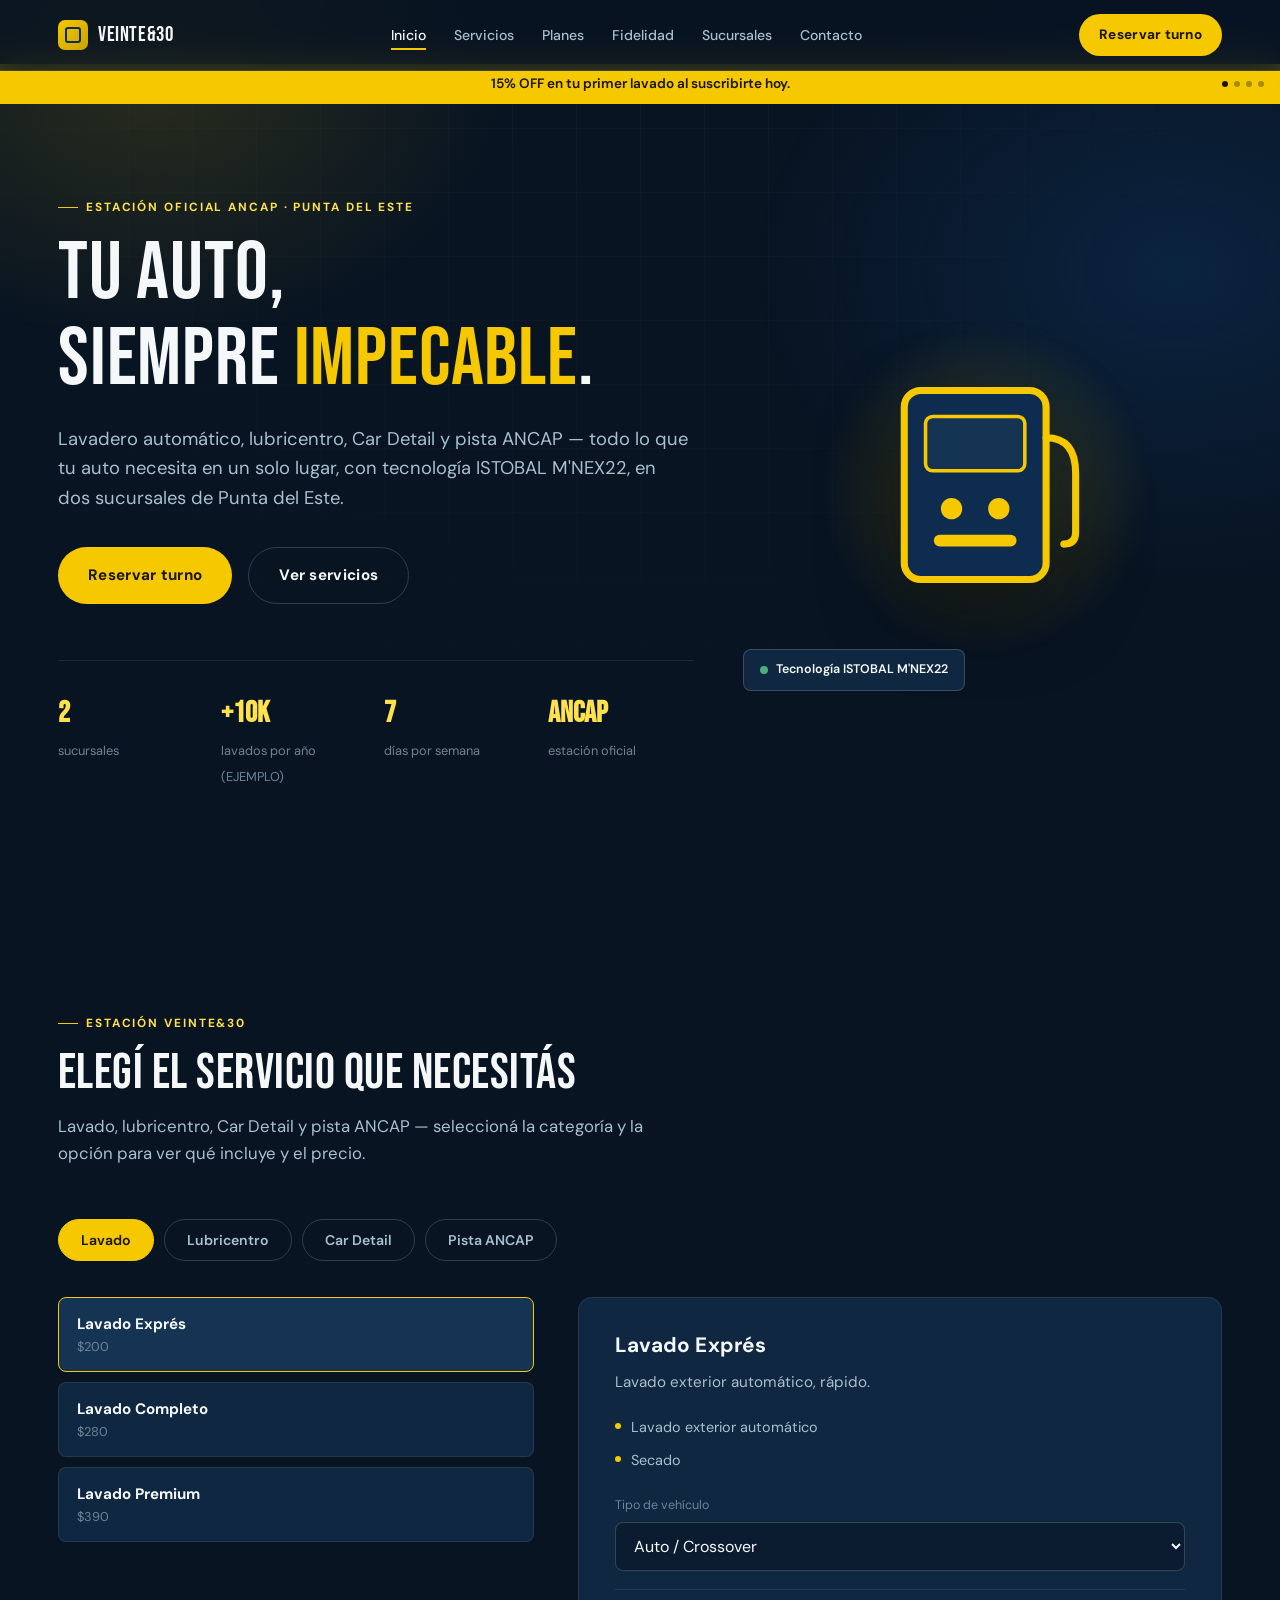
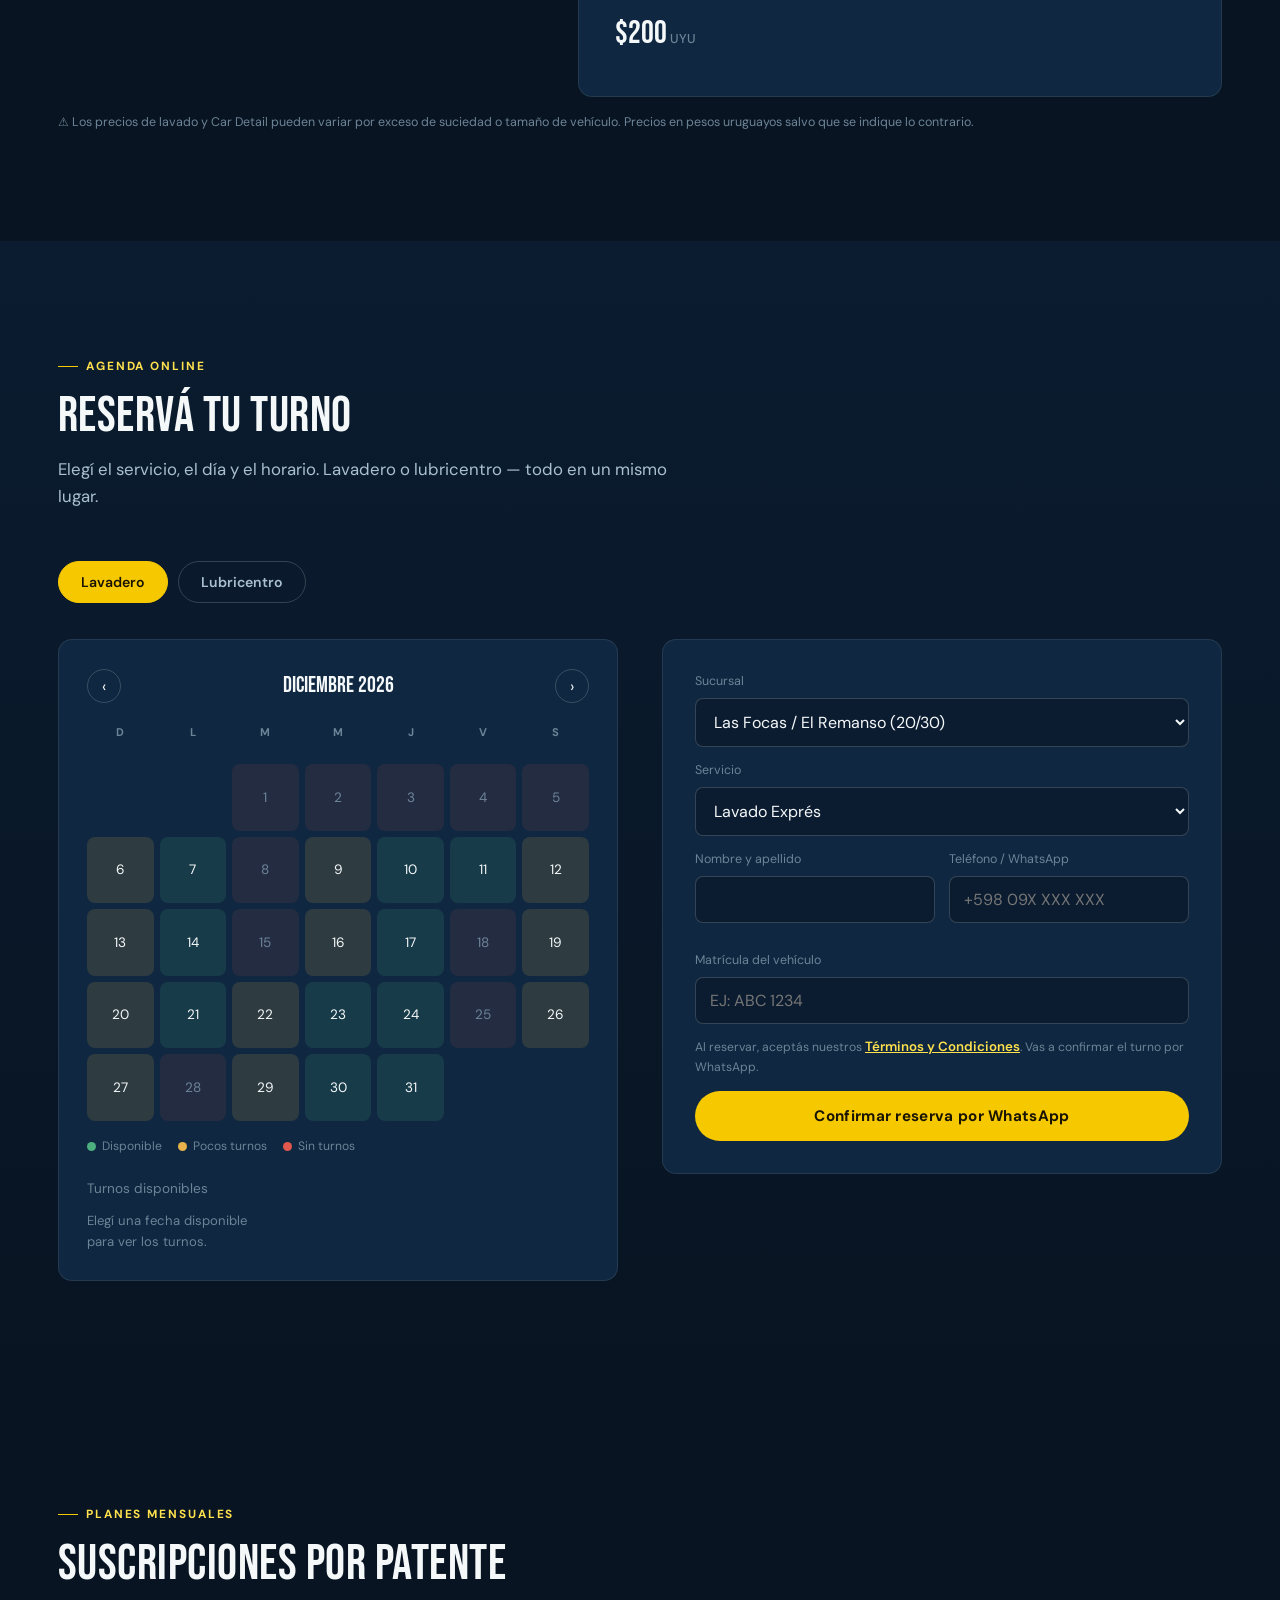
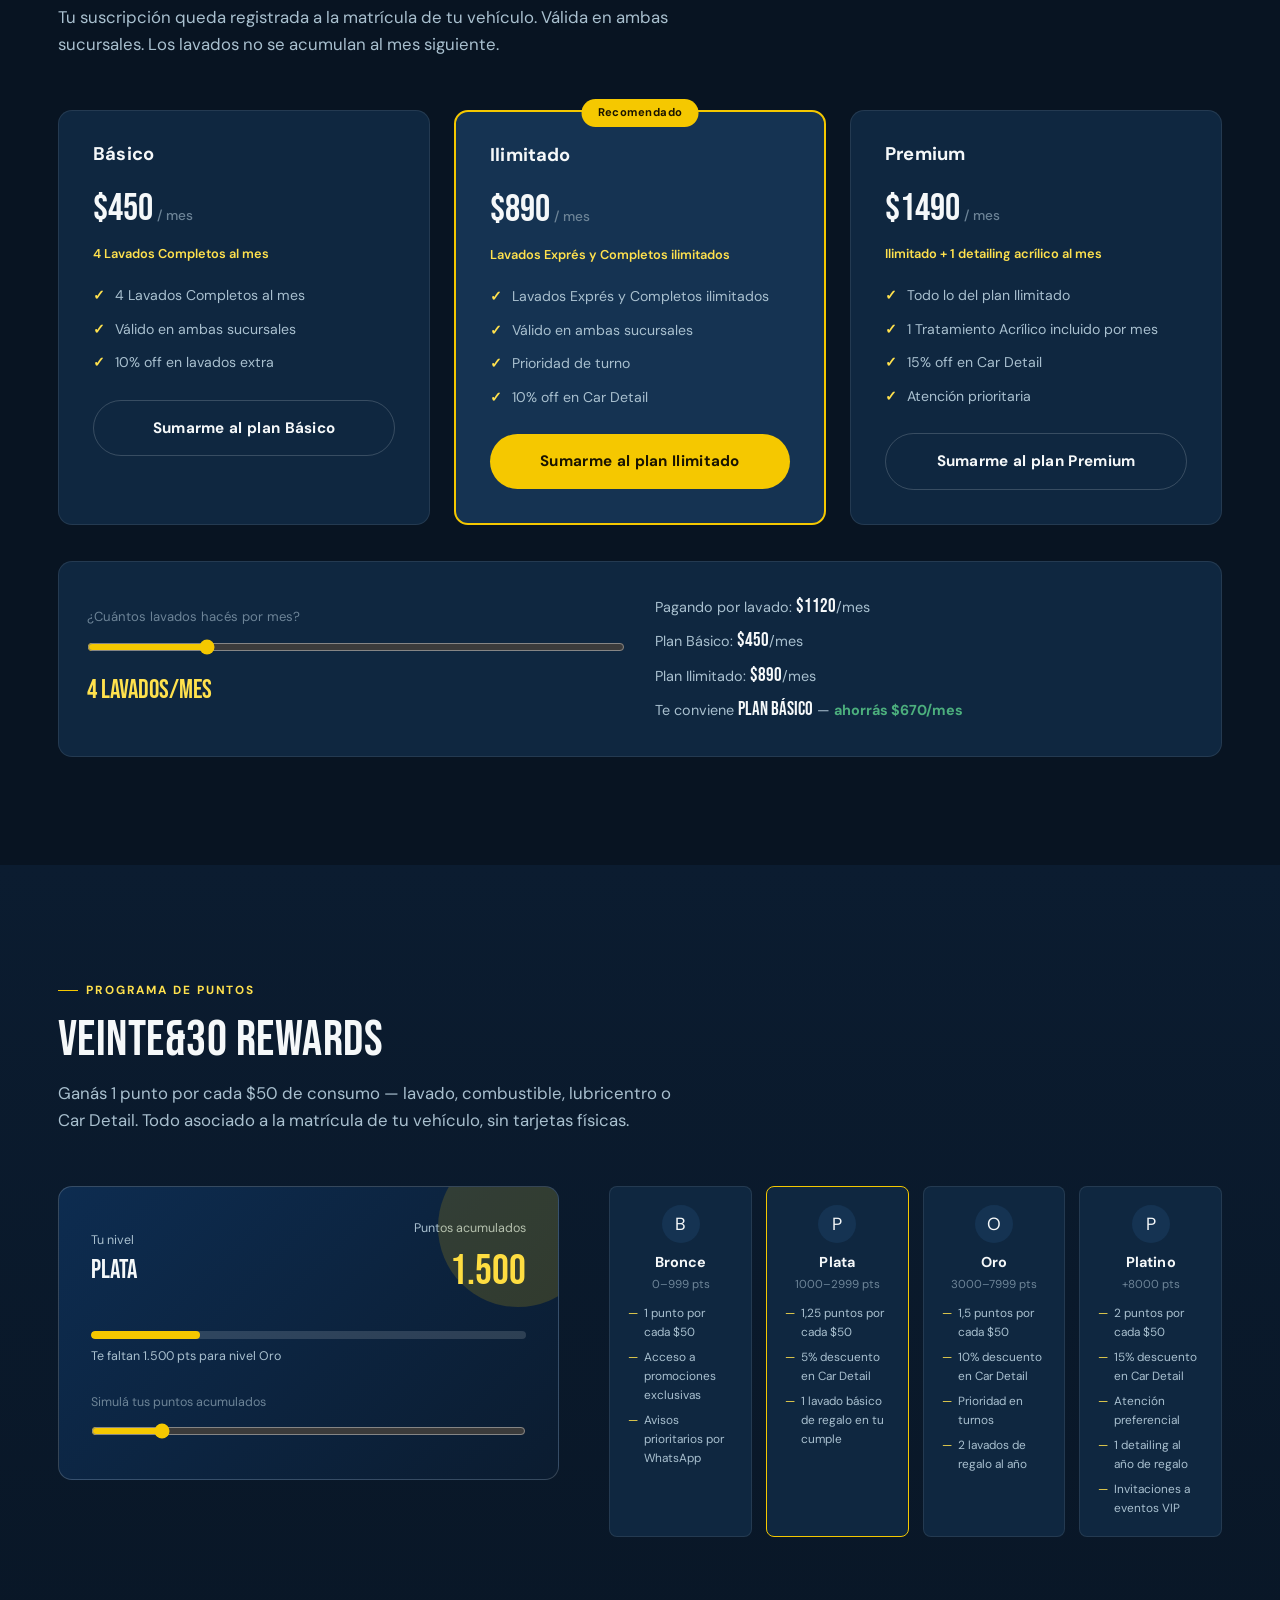
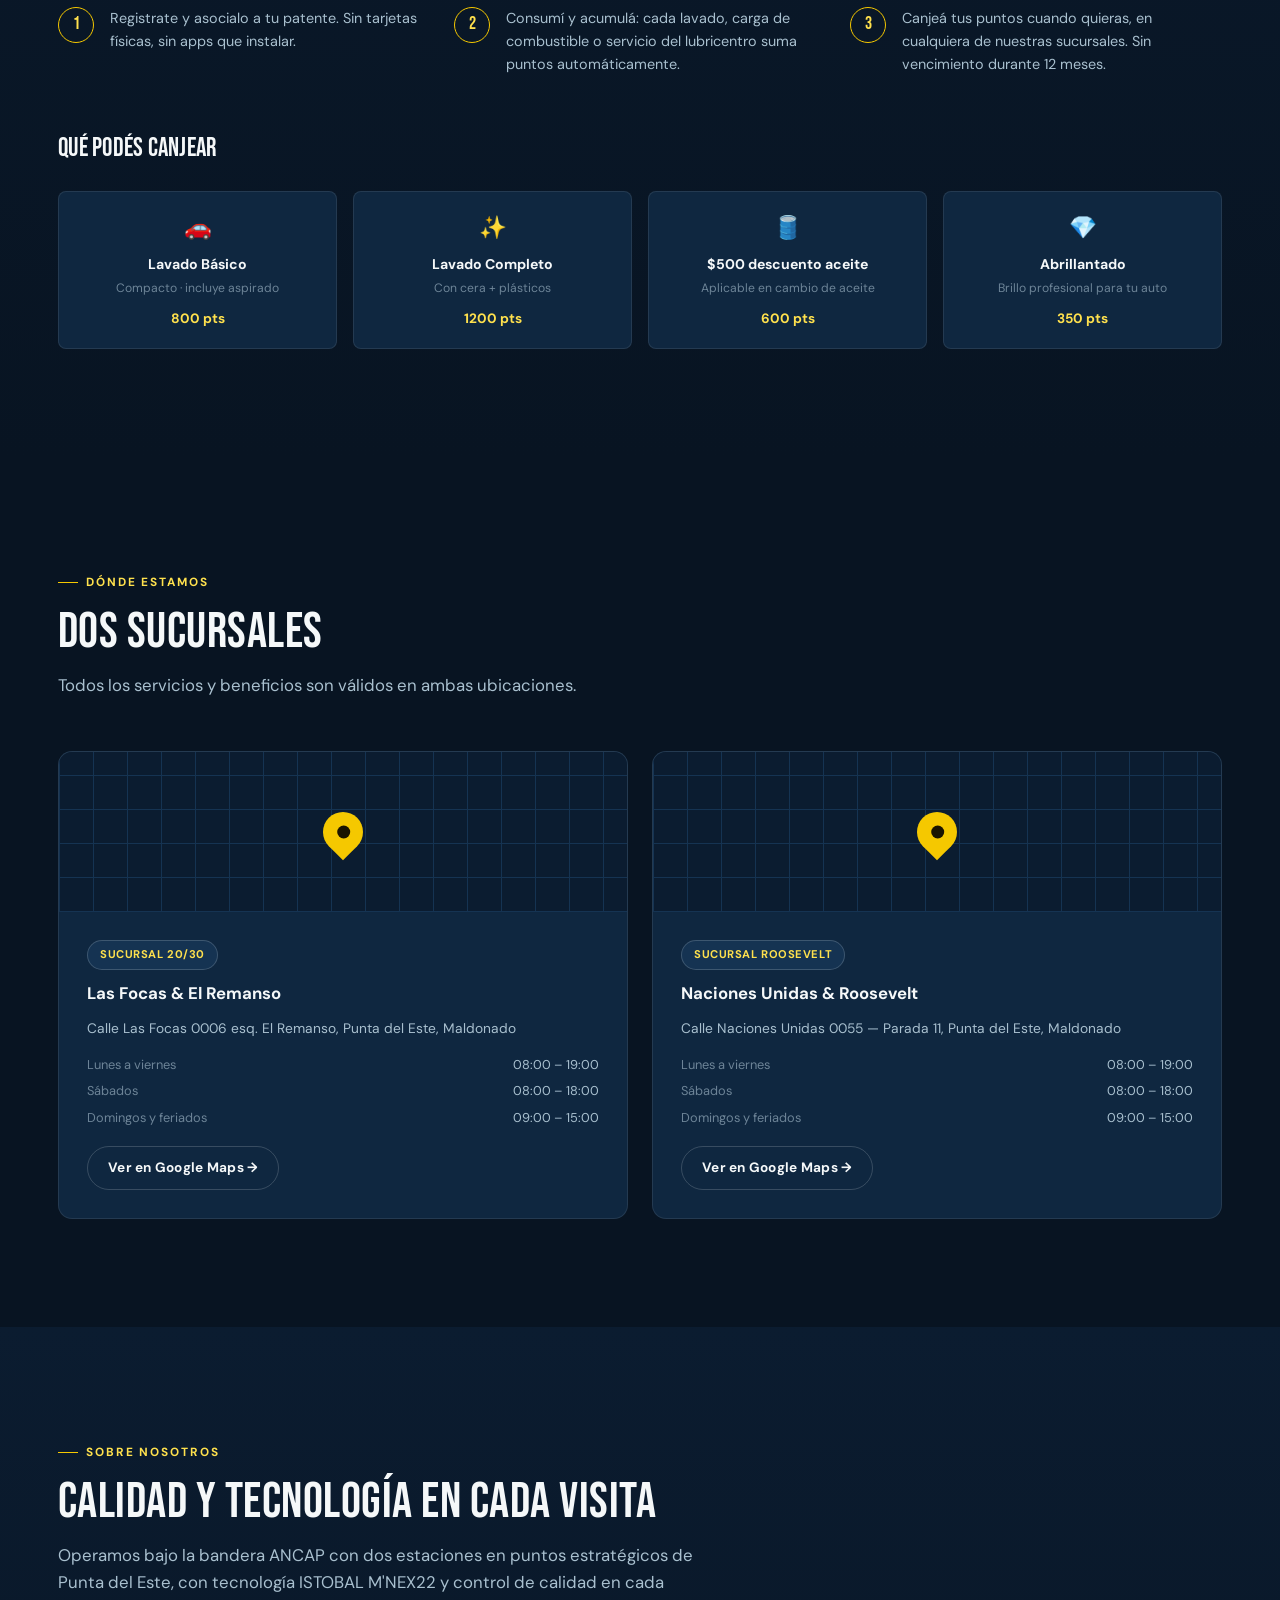
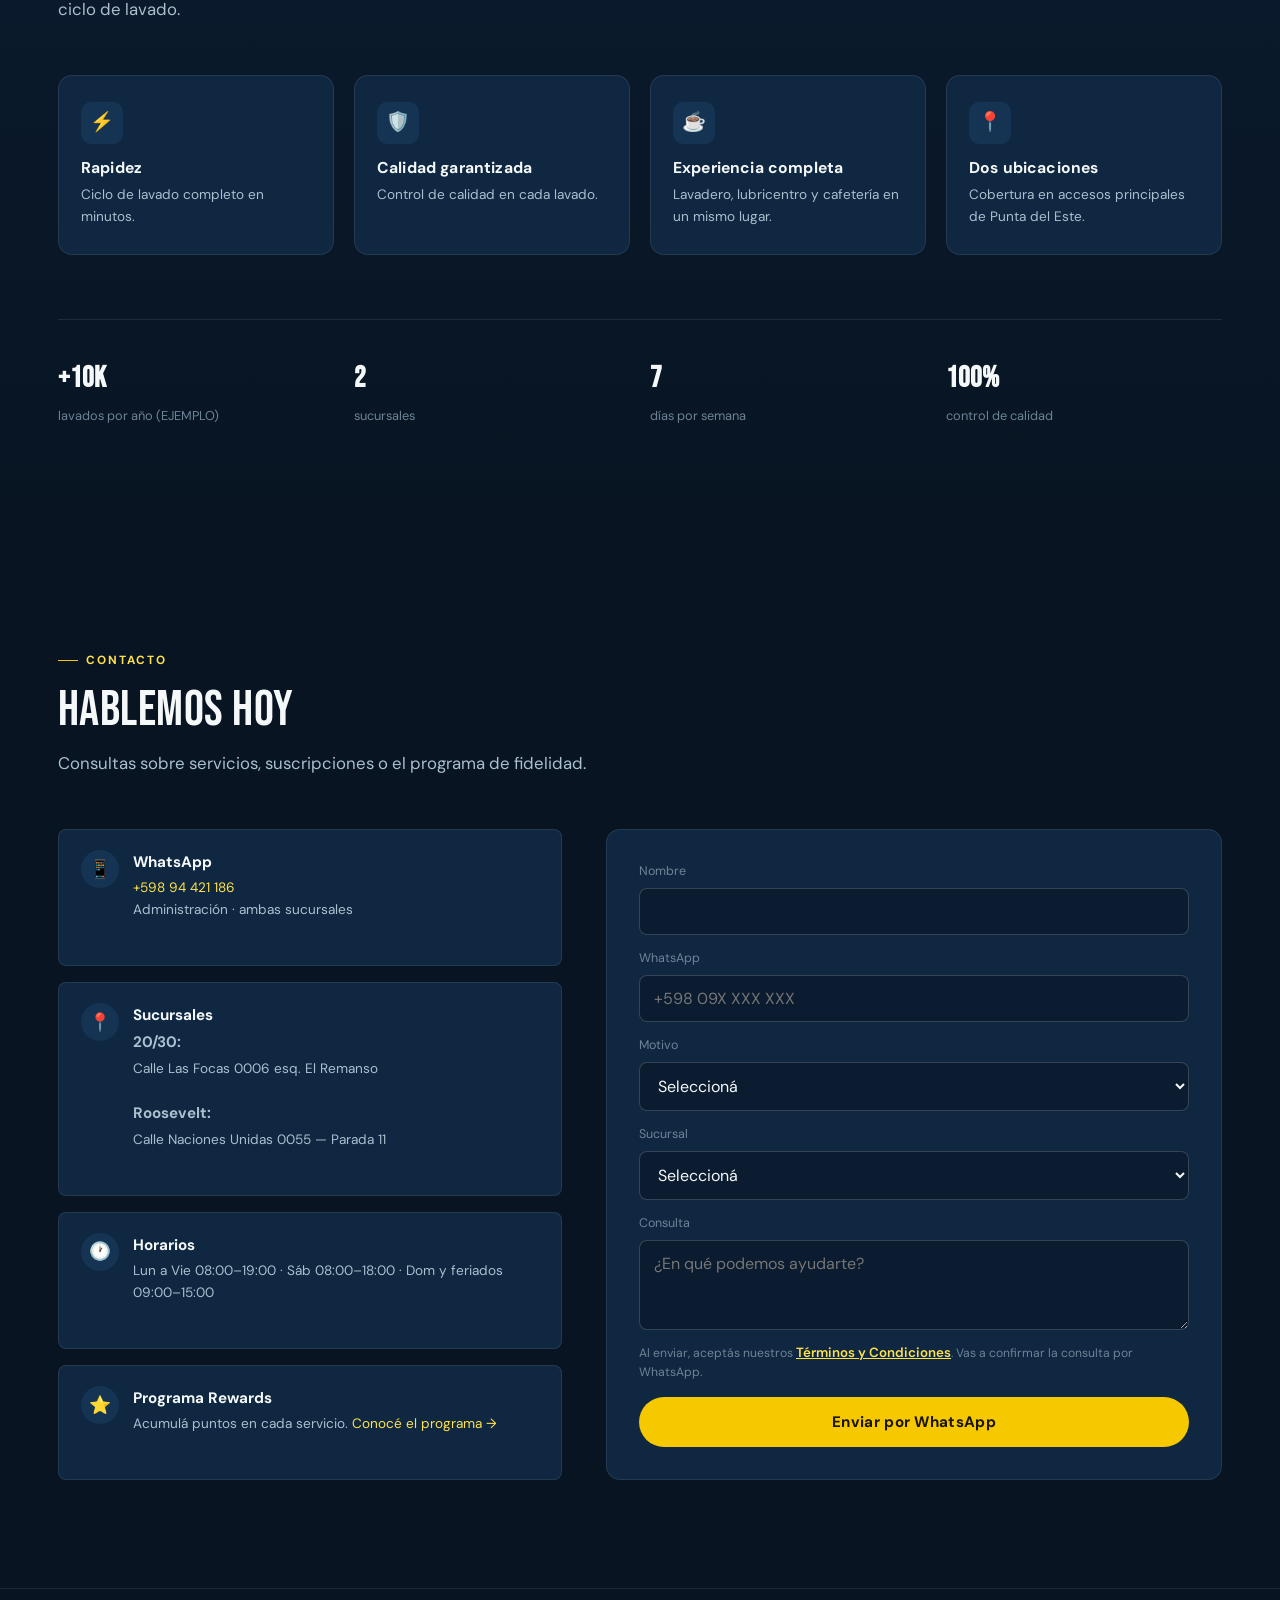
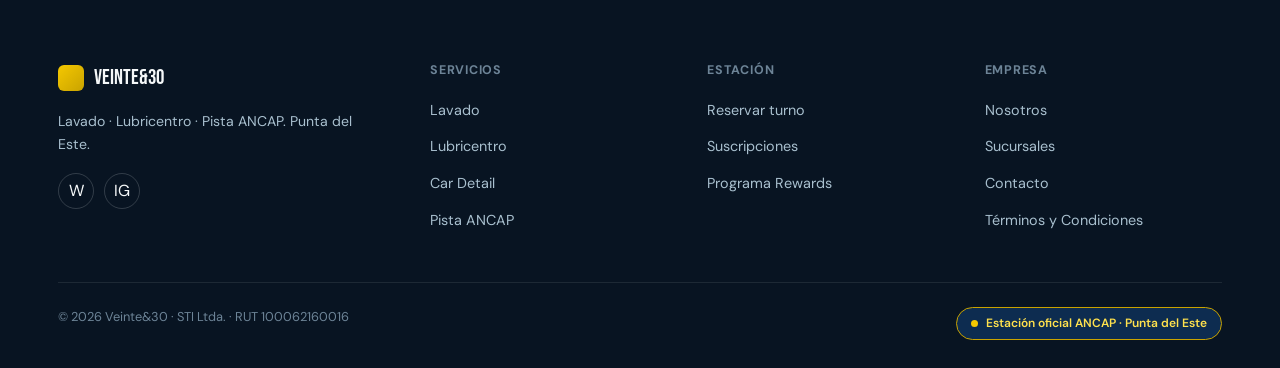
==== commit 86ac0741: "Add files via upload" ====
--- a/index.html
+++ b/index.html
@@ -3,673 +3,402 @@
 <head>
 <meta charset="UTF-8">
 <meta name="viewport" content="width=device-width, initial-scale=1.0">
-<title>Veinte&30 · ANCAP Punta del Este</title>
-<link href="https://fonts.googleapis.com/css2?family=Bebas+Neue&family=DM+Sans:wght@300;400;500;600;700&display=swap" rel="stylesheet">
-  <link rel="stylesheet" href="css/styles.css">
+<title>Veinte&30 · Estación ANCAP Punta del Este</title>
+<meta name="description" content="Lavadero automático, lubricentro, Car Detail y pista ANCAP en dos sucursales de Punta del Este.">
+<link rel="preconnect" href="https://fonts.googleapis.com">
+<link rel="preconnect" href="https://fonts.gstatic.com" crossorigin>
+<link href="https://fonts.googleapis.com/css2?family=Bebas+Neue&family=DM+Sans:ital,wght@0,400;0,500;0,600;0,700;1,400&display=swap" rel="stylesheet">
+<link rel="stylesheet" href="styles.css">
 </head>
 <body>
 
-<!-- NAV -->
-<nav>
-  <a href="#" class="nav-logo"><div class="bar"></div>VEINTE&amp;30</a>
-  <ul class="nav-links">
-    <li><a href="#servicios">Servicios</a></li>
-    <li><a href="#reservas">Reservas</a></li>
-    <li><a href="#suscripciones">Planes</a></li>
-    <li><a href="#fidelidad">Fidelidad</a></li>
-    <li><a href="#galeria">Galería</a></li>
-    <li><a href="#cafeteria">Cafetería</a></li>
-    <li><a href="#sucursales">Sucursales</a></li>
-    <li><a href="#contacto">Contacto</a></li>
-  </ul>
-  <a href="#reservas" class="nav-cta">Reservar</a>
-  <button class="hamburger" onclick="document.getElementById('mm').classList.toggle('open')" aria-label="Menú">
-    <span></span><span></span><span></span>
-  </button>
+<div class="grid-bg" aria-hidden="true"></div>
+
+<!-- ============================ NAV ============================ -->
+<nav class="nav" id="mainNav">
+  <div class="nav-inner">
+    <a href="#inicio" class="nav-logo"><span class="mark"></span>VEINTE&amp;30</a>
+    <ul class="nav-links" id="navLinks">
+      <li><a href="#inicio" class="nav-link active">Inicio</a></li>
+      <li><a href="#servicios" class="nav-link">Servicios</a></li>
+      <li><a href="#suscripciones" class="nav-link">Planes</a></li>
+      <li><a href="#fidelidad" class="nav-link">Fidelidad</a></li>
+      <li><a href="#sucursales" class="nav-link">Sucursales</a></li>
+      <li><a href="#contacto" class="nav-link">Contacto</a></li>
+    </ul>
+    <div class="nav-cta">
+      <a href="#reservas" class="btn btn-primary btn-sm">Reservar turno</a>
+      <button type="button" class="nav-burger" id="navBurger" aria-label="Abrir menú"><span></span><span></span><span></span></button>
+    </div>
+  </div>
 </nav>
-<div class="mob-menu" id="mm">
-  <a href="#servicios" onclick="closeMob()">Servicios</a>
-  <a href="#reservas" onclick="closeMob()">Reservas</a>
-  <a href="#suscripciones" onclick="closeMob()">Suscripciones</a>
-  <a href="#fidelidad" onclick="closeMob()">Programa fidelidad</a>
-  <a href="#galeria" onclick="closeMob()">Galería</a>
-  <a href="#detailing" onclick="closeMob()">Car Detail</a>
-  <a href="#cafeteria" onclick="closeMob()">Cafetería</a>
-  <a href="#pista" onclick="closeMob()">Pista</a>
-  <a href="#sucursales" onclick="closeMob()">Sucursales</a>
-  <a href="#contacto" onclick="closeMob()">Contacto</a>
+
+<div class="promo-banner" id="promoBanner">
+  <div class="promo-track" id="promoTrack"></div>
+  <div class="promo-dots" id="promoDots"></div>
 </div>
 
-<!-- BANNER PROMOCIONES ROTATIVO -->
-<div class="banner-wrap">
-  <div class="banner-track" id="bannerTrack">
-    <div class="banner-slide b1">
-      <span class="banner-icon">🎉</span>
-      <span class="banner-text"><strong>15% OFF</strong> en tu primer lavado al suscribirte hoy</span>
-      <a href="#suscripciones" class="banner-cta">Ver planes →</a>
-    </div>
-    <div class="banner-slide b2">
-      <span class="banner-icon">🛢️</span>
-      <span class="banner-text"><strong>NUEVO</strong> Reservá tu cambio de aceite online</span>
-      <a href="#reservas" class="banner-cta">Reservar →</a>
-    </div>
-    <div class="banner-slide b3">
-      <span class="banner-icon">⭐</span>
-      <span class="banner-text"><strong>GANÁ PUNTOS</strong> en cada servicio con el programa de fidelidad</span>
-      <a href="#fidelidad" class="banner-cta">Unirme →</a>
-    </div>
-    <div class="banner-slide b4">
-      <span class="banner-icon">⛽</span>
-      <span class="banner-text"><strong>CARGÁ Y LAVÁ</strong> $100 de descuento con carga +30L</span>
-      <a href="#pista" class="banner-cta">Más info →</a>
-    </div>
-  </div>
-  <div class="banner-dots" id="bannerDots"></div>
-</div>
-
-<!-- HERO -->
-<section class="hero">
-  <div class="hero-bg"></div><div class="hero-grid"></div>
-  <div class="hero-content">
-    <div class="hero-eyebrow"><span class="dot"></span>ANCAP · Punta del Este</div>
-    <h1>TU AUTO<br><em>SIEMPRE</em><br>IMPECABLE</h1>
-    <p class="hero-sub">Lavadero automático, lubricentro, cafetería y estación ANCAP. Todo lo que necesita tu auto en un solo lugar — con <strong>tecnología ISTOBAL M'NEX22</strong>.</p>
-    <div class="hero-btns">
-      <a href="#reservas" class="btn-primary">Reservar turno →</a>
-      <a href="#servicios" class="btn-secondary">Ver servicios</a>
-    </div>
-    <div class="hero-stats">
-      <div class="stat-item"><div class="num">2</div><div class="lbl">Sucursales</div></div>
-      <div class="stat-item"><div class="num">+10K</div><div class="lbl">Lavados/año</div></div>
-      <div class="stat-item"><div class="num">7</div><div class="lbl">Días/semana</div></div>
-      <div class="stat-item"><div class="num">ANCAP</div><div class="lbl">Estación oficial</div></div>
-    </div>
-  </div>
-  <div class="hero-visual"><div class="car-icon">🚗</div></div>
-</section>
-
-<!-- SERVICIOS -->
-<section id="servicios">
-  <div class="fi">
-    <div class="stag">Car Wash</div>
-    <h2 class="stitle">NUESTROS <em>SERVICIOS</em></h2>
-    <p class="ssub">Todos los lavados incluyen aspirado interior + vidrios + ruedas. Seleccioná el tipo de vehículo.</p>
-  </div>
-  <div class="vtabs">
-    <button class="vtab active" onclick="setV('c',this)">🚗 Compacto</button>
-    <button class="vtab" onclick="setV('a',this)">🚙 Auto / Crossover</button>
-    <button class="vtab" onclick="setV('s',this)">🚐 SUV / Pick-Up</button>
-    <button class="vtab" onclick="setV('x',this)">🚌 XXL</button>
-  </div>
-  <div class="svc-grid" id="svcGrid"></div>
-  <p style="margin-top:16px;font-size:12px;color:var(--gray)">⚠ Puede aplicar adicional por exceso de suciedad. Precios en pesos uruguayos.</p>
-</section>
-
-<!-- RESERVAS UNIFICADAS LAVADERO + LUBRICENTRO -->
-<section id="reservas">
-  <div class="fi">
-    <div class="stag">Agenda online</div>
-    <h2 class="stitle">RESERVÁ <em>TU TURNO</em></h2>
-    <p class="ssub">Elegí el servicio, el día y el horario. Lavadero o lubricentro — todo en un mismo lugar.</p>
-  </div>
-
-  <div class="res-tabs">
-    <button class="res-tab active" onclick="setResType('lavadero',this)"><span class="res-tab-icon">🚗</span>Lavadero</button>
-    <button class="res-tab" onclick="setResType('lubricentro',this)"><span class="res-tab-icon">🛢️</span>Lubricentro</button>
-  </div>
-
-  <!-- Info Lubricentro (visible solo en modo lubricentro) -->
-  <div class="lubri-info" id="lubriInfo" style="display:none">
-    <div class="stag" style="margin-bottom:8px">Servicios del lubricentro</div>
-    <p style="font-size:13px;color:var(--gray);margin-bottom:14px;line-height:1.6">Cambios de aceite, filtros y servicios básicos del lubricentro. Reservá tu turno y evitá la espera.</p>
-    <div class="lubri-services-grid">
-      <div class="lubri-service">
-        <div class="ls-name">🛢️ Cambio de aceite</div>
-        <div class="ls-dur">Duración: 30 min</div>
-        <div class="ls-price">Desde $900</div>
-      </div>
-      <div class="lubri-service">
-        <div class="ls-name">🔧 Cambio de filtros</div>
-        <div class="ls-dur">Duración: 20 min</div>
-        <div class="ls-price">Desde $450</div>
-      </div>
-      <div class="lubri-service">
-        <div class="ls-name">⚙️ Aceite + filtros</div>
-        <div class="ls-dur">Duración: 45 min</div>
-        <div class="ls-price">Desde $1.250</div>
-      </div>
-      <div class="lubri-service">
-        <div class="ls-name">💧 Revisión de fluidos</div>
-        <div class="ls-dur">Duración: 20 min</div>
-        <div class="ls-price">$300</div>
-      </div>
-      <div class="lubri-service">
-        <div class="ls-name">🛡️ Colocación lubricantes</div>
-        <div class="ls-dur">Duración: 30 min</div>
-        <div class="ls-price">Consultar</div>
-      </div>
-      <div class="lubri-service">
-        <div class="ls-name">🔍 Revisión general</div>
-        <div class="ls-dur">Duración: 25 min</div>
-        <div class="ls-price">$400</div>
-      </div>
-    </div>
-  </div>
-
-  <div class="res-grid fi">
-    <!-- Calendario -->
-    <div class="calendar-wrap">
-      <div class="cal-header">
-        <h3 id="calTitle">Mayo 2026</h3>
-        <div class="cal-nav">
-          <button class="cal-btn" onclick="changeMonth(-1)">&#8592;</button>
-          <button class="cal-btn" onclick="changeMonth(1)">&#8594;</button>
-        </div>
-      </div>
-      <div class="cal-days-header">
-        <span>Dom</span><span>Lun</span><span>Mar</span><span>Mié</span><span>Jue</span><span>Vie</span><span>Sáb</span>
-      </div>
-      <div class="cal-grid" id="calGrid"></div>
-      <div class="cal-legend">
-        <span class="leg-av">Disponible</span>
-        <span class="leg-bu">Pocos turnos</span>
-        <span class="leg-fu">Sin turnos</span>
-      </div>
-    </div>
-
-    <!-- Formulario -->
-    <div class="res-form">
-      <h3 id="resFormTitle">COMPLETAR RESERVA — LAVADERO</h3>
-      <p class="rf-sub">Seleccioná un día en el calendario para ver los turnos disponibles.</p>
-      <div class="rf-selected" id="rfSelected">📅 Seleccionando fecha...</div>
-
-      <div class="fg">
-        <label>Sucursal</label>
-        <select id="resSucursal" onchange="renderTimeSlots()">
-          <option value="">Elegí una sucursal</option>
-          <option value="2030">Las Focas / El Remanso (20/30)</option>
-          <option value="roos">Naciones Unidas / Roosevelt</option>
-        </select>
-      </div>
-
-      <div class="fg">
-        <label id="lblServicio">Servicio</label>
-        <select id="resServicio">
-          <option value="">Elegí un servicio</option>
-        </select>
-      </div>
-
-      <div class="fg">
-        <label>Turno disponible</label>
-        <div class="time-grid" id="timeGrid">
-          <div style="grid-column:1/-1;font-size:13px;color:var(--gray);padding:10px 0">Seleccioná sucursal y fecha primero</div>
-        </div>
-      </div>
-
-      <div class="fg">
-        <label>Nombre y apellido</label>
-        <input type="text" id="resNombre" placeholder="Tu nombre completo">
-      </div>
-      <div class="fg" style="margin-bottom:10px">
-        <label>Teléfono / WhatsApp</label>
-        <input type="tel" id="resTel" placeholder="+598 09X XXX XXX">
-      </div>
-      <div class="fg" style="margin-bottom:10px">
-        <label>Matrícula del vehículo</label>
-        <input type="text" id="resPatente" placeholder="Ej: ABC 1234" style="text-transform:uppercase">
-      </div>
-      <div class="fg" id="vehDataExtra" style="display:none;margin-bottom:10px">
-        <label>Marca / modelo (para lubricentro)</label>
-        <input type="text" id="resVehiculo" placeholder="Ej: Honda HR-V">
-      </div>
-
-      <div class="res-disclaimer">
-        ℹ️ Al reservar aceptás que el turno queda sujeto a disponibilidad. Te confirmamos por WhatsApp. <a onclick="openModal()">Términos y condiciones →</a>
-      </div>
-
-      <label class="res-check">
-        <input type="checkbox" id="resCheck" onchange="toggleSubmit()">
-        <span>He leído y acepto los <a onclick="openModal()">Términos y Condiciones</a>.</span>
-      </label>
-
-      <button class="res-submit" id="resSubmit" disabled onclick="submitReserva()">Confirmar reserva →</button>
-    </div>
-  </div>
-</section>
-
-<!-- SUSCRIPCIONES -->
-<section id="suscripciones">
-  <div class="fi">
-    <div class="stag">Planes mensuales</div>
-    <h2 class="stitle">SUSCRIPCIONES <em>POR PATENTE</em></h2>
-    <p class="ssub">Tu suscripción queda registrada a la matrícula de tu vehículo. Válido en ambas sucursales.</p>
-  </div>
-  <div class="plans-grid fi" id="plansGrid"></div>
-  <div style="margin-top:22px;padding:16px 20px;background:rgba(245,200,0,0.05);border:1px solid var(--border);border-radius:12px;font-size:13px;color:var(--gray2);line-height:1.7">
-    <strong style="color:var(--yellow)">Condiciones:</strong> Los lavados no se acumulan al mes siguiente · Un plan = una patente, no transferible · Lavados extra con 10% de descuento.
-  </div>
-</section>
-
-<!-- PROGRAMA DE FIDELIDAD -->
-<section id="fidelidad">
-  <div class="fi">
-    <div class="stag">Programa de puntos</div>
-    <h2 class="stitle">VEINTE&30 <em>REWARDS</em></h2>
-    <p class="ssub">Ganá puntos en cada visita. Canjeálos por lavados, café, productos de la cafetería o descuentos. Tu lealtad tiene recompensa.</p>
-  </div>
-
-  <div class="fid-hero fi">
-    <div class="fid-hero-text">
-      <h3>Ganás <em>1 punto</em> por cada $50 de consumo</h3>
-      <p>Cada lavado, cada café, cada carga de combustible y cada servicio del lubricentro suma puntos a tu cuenta automáticamente.</p>
-      <p>Acumulá puntos y subí de nivel — <strong>cuanto más alto el nivel, mejores los beneficios</strong>. Sin trámites complicados, sin tarjetas físicas: todo asociado a la patente de tu vehículo.</p>
-      <a href="#" onclick="suscribirWA('Programa de Fidelidad Rewards');return false;" class="btn-primary" style="margin-top:10px">Sumarme al programa →</a>
-    </div>
-    <div class="fid-card-visual">
-      <div class="fc-brand"><div class="bar"></div>REWARDS</div>
-      <div class="fc-label">Puntos acumulados</div>
-      <div class="fc-points">2.450</div>
-      <div class="fc-name">Martín González</div>
-      <div class="fc-mat">★ ABC 1234 · Nivel Plata</div>
-    </div>
-  </div>
-
-  <div class="stag" style="margin-top:48px;margin-bottom:14px">Niveles del programa</div>
-  <div class="fid-niveles">
-    <div class="nivel-card bronze">
-      <div class="nivel-icon">🥉</div>
-      <div class="nivel-name bronze">BRONCE</div>
-      <div class="nivel-puntos">0 – 999 puntos</div>
-      <ul class="nivel-list">
-        <li>1 punto por cada $50</li>
-        <li>Acceso a promociones exclusivas</li>
-        <li>Avisos prioritarios por WhatsApp</li>
-      </ul>
-    </div>
-    <div class="nivel-card silver">
-      <div class="nivel-icon">🥈</div>
-      <div class="nivel-name silver">PLATA</div>
-      <div class="nivel-puntos">1.000 – 2.999 puntos</div>
-      <ul class="nivel-list">
-        <li>1,25 puntos por cada $50</li>
-        <li>5% descuento en cafetería</li>
-        <li>1 lavado básico de regalo en tu cumple</li>
-      </ul>
-    </div>
-    <div class="nivel-card gold">
-      <div class="nivel-icon">🥇</div>
-      <div class="nivel-name gold">ORO</div>
-      <div class="nivel-puntos">3.000 – 7.999 puntos</div>
-      <ul class="nivel-list">
-        <li>1,5 puntos por cada $50</li>
-        <li>10% descuento en cafetería</li>
-        <li>Prioridad en turnos</li>
-        <li>2 lavados de regalo al año</li>
-      </ul>
-    </div>
-    <div class="nivel-card platinum">
-      <div class="nivel-icon">💎</div>
-      <div class="nivel-name platinum">PLATINO</div>
-      <div class="nivel-puntos">8.000+ puntos</div>
-      <ul class="nivel-list">
-        <li>2 puntos por cada $50</li>
-        <li>15% descuento en cafetería</li>
-        <li>Atención preferencial</li>
-        <li>1 detailing al año de regalo</li>
-        <li>Invitaciones a eventos VIP</li>
-      </ul>
-    </div>
-  </div>
-
-  <div class="stag" style="margin-top:48px;margin-bottom:14px">Cómo funciona</div>
-  <div class="fid-como">
-    <div class="fid-paso">
-      <div class="fid-paso-num">1</div>
-      <h4>Registrate</h4>
-      <p>Asocialo a tu patente. Sin tarjetas físicas, sin apps que instalar.</p>
-    </div>
-    <div class="fid-paso">
-      <div class="fid-paso-num">2</div>
-      <h4>Consumí y acumulá</h4>
-      <p>Cada vez que venís sumás puntos automáticamente. Lavados, café, combustible, lubricentro.</p>
-    </div>
-    <div class="fid-paso">
-      <div class="fid-paso-num">3</div>
-      <h4>Canjeá tus puntos</h4>
-      <p>Cuando quieras, en cualquiera de nuestras sucursales. Sin vencimiento durante 12 meses.</p>
-    </div>
-  </div>
-
-  <div class="stag" style="margin-top:36px;margin-bottom:14px">Qué podés canjear</div>
-  <div class="fid-canjes">
-    <div class="canje">
-      <div class="canje-icon">☕</div>
-      <div class="canje-name">Café Espresso</div>
-      <div class="canje-desc">Doble shot a elección</div>
-      <div class="canje-cost">150 <span>pts</span></div>
-    </div>
-    <div class="canje">
-      <div class="canje-icon">🥐</div>
-      <div class="canje-name">Medialunas (x3)</div>
-      <div class="canje-desc">Frescas del día</div>
-      <div class="canje-cost">200 <span>pts</span></div>
-    </div>
-    <div class="canje">
-      <div class="canje-icon">🚗</div>
-      <div class="canje-name">Lavado Básico</div>
-      <div class="canje-desc">Compacto · incluye aspirado</div>
-      <div class="canje-cost">800 <span>pts</span></div>
-    </div>
-    <div class="canje">
-      <div class="canje-icon">✨</div>
-      <div class="canje-name">Lavado Completo</div>
-      <div class="canje-desc">Con cera + plásticos</div>
-      <div class="canje-cost">1.200 <span>pts</span></div>
-    </div>
-    <div class="canje">
-      <div class="canje-icon">🛢️</div>
-      <div class="canje-name">$500 descuento aceite</div>
-      <div class="canje-desc">Aplicable en cambio de aceite</div>
-      <div class="canje-cost">600 <span>pts</span></div>
-    </div>
-    <div class="canje">
-      <div class="canje-icon">💎</div>
-      <div class="canje-name">Abrillantado</div>
-      <div class="canje-desc">Brillo profesional para tu auto</div>
-      <div class="canje-cost">350 <span>pts</span></div>
-    </div>
-  </div>
-</section>
-
-<!-- GALERÍA -->
-<section id="galeria">
-  <div class="fi">
-    <div class="stag">Galería</div>
-    <h2 class="stitle">CONOCÉ <em>LA ESTACIÓN</em></h2>
-    <p class="ssub">Recorré nuestras instalaciones, equipo de trabajo y resultados.</p>
-  </div>
-
-  <div class="gallery-filter">
-    <button class="gf-btn active" onclick="filterGallery('all',this)">Todo</button>
-    <button class="gf-btn" onclick="filterGallery('lavadero',this)">Lavadero</button>
-    <button class="gf-btn" onclick="filterGallery('lubri',this)">Lubricentro</button>
-    <button class="gf-btn" onclick="filterGallery('cafe',this)">Cafetería</button>
-    <button class="gf-btn" onclick="filterGallery('pista',this)">Pista</button>
-    <button class="gf-btn" onclick="filterGallery('equipo',this)">Equipo</button>
-  </div>
-
-  <div class="gallery-grid" id="galleryGrid">
-    <!-- generado por JS -->
-  </div>
-  <p style="margin-top:20px;font-size:12px;color:var(--gray);text-align:center">📷 Las fotos reales se incorporarán próximamente. Esta es una vista previa de cómo se va a ver la galería.</p>
-</section>
-
-<!-- CAFETERÍA -->
-<section id="cafeteria">
-  <div class="fi">
-    <div class="stag">Mientras esperás</div>
-    <h2 class="stitle">CAFETERÍA <em>&amp; SNACKS</em></h2>
-    <p class="ssub">Tomá un café, comé algo rico. Tu auto queda en buenas manos.</p>
-  </div>
-  <div class="cafe-intro fi">
-    <div class="cafe-text">
-      <p>Mientras tu auto recibe el mejor cuidado, vos te merecés un momento de tranquilidad. Nuestra cafetería en las estaciones <strong>ANCAP</strong> está pensada para que la espera sea parte de la experiencia.</p>
-      <p>Café de especialidad, sándwiches frescos, medialunas y mucho más.</p>
-      <p><strong>Recordá:</strong> con tu ticket de lavado tenés descuento en cafetería. Y si sos del programa de fidelidad, ganás puntos por cada consumo.</p>
-    </div>
-    <div class="cafe-visual">
-      <div class="big-icon">☕</div>
-      <p>Cafetería disponible en ambas sucursales durante el horario del lavadero.</p>
-    </div>
-  </div>
-
-  <div class="stag">El menú</div>
-  <div class="menu-tabs">
-    <button class="menu-tab active" onclick="setMenuTab('bebidas',this)">☕ Bebidas</button>
-    <button class="menu-tab" onclick="setMenuTab('comidas',this)">🥐 Comidas</button>
-    <button class="menu-tab" onclick="setMenuTab('combos',this)">⭐ Combos</button>
-  </div>
-  <div class="menu-grid" id="menuGrid"></div>
-</section>
-
-<!-- CAR DETAIL -->
-<section id="detailing">
-  <div class="fi">
-    <div class="stag">Car Detail</div>
-    <h2 class="stitle">TRATAMIENTOS <em>PROFESIONALES</em></h2>
-    <p class="ssub">Más allá del lavado. Protección y brillo de larga duración.</p>
-  </div>
-  <div class="det-grid">
-    <div class="det-list fi">
-      <div class="det-item"><div><div class="di-name">Abrillantado</div><div class="di-desc">Todos los tamaños</div></div><div class="di-ps"><div class="dp"><div class="dv">$240</div><div class="dl">Compact.</div></div><div class="dp"><div class="dv">$275</div><div class="dl">Auto</div></div><div class="dp"><div class="dv">$315</div><div class="dl">SUV</div></div><div class="dp"><div class="dv">$370</div><div class="dl">XXL</div></div></div></div>
-      <div class="det-item"><div><div class="di-name">Tratamiento Acrílico</div><div class="di-desc">Protección duradera con cera acrílica</div></div><div class="di-ps"><div class="dp"><div class="dv">$360</div><div class="dl">Compact.</div></div><div class="dp"><div class="dv">$390</div><div class="dl">Auto</div></div><div class="dp"><div class="dv">$430</div><div class="dl">SUV</div></div><div class="dp"><div class="dv">$480</div><div class="dl">XXL</div></div></div></div>
-      <div class="det-item"><div><div class="di-name">Tratamiento Cerámico</div><div class="di-desc">Máxima protección. Hidrofóbico</div></div><div class="di-ps"><div class="dp"><div class="dv">$500</div><div class="dl">Compact.</div></div><div class="dp"><div class="dv">$540</div><div class="dl">Auto</div></div><div class="dp"><div class="dv">$645</div><div class="dl">SUV</div></div><div class="dp"><div class="dv">$690</div><div class="dl">XXL</div></div></div></div>
-      <div class="det-item"><div><div class="di-name">Limpieza Interior Profunda</div><div class="di-desc">Tapizados, tablero, plásticos y techos</div></div><div class="di-ps"><div class="dp"><div class="dv">USD 3.5</div><div class="dl">Completo</div></div></div></div>
-    </div>
-    <div class="det-aside fi">
-      <div class="det-card">
-        <h3>¿Qué es el Car Detail?</h3>
-        <p>Tratamiento profesional que restaura, protege y embellece cada superficie.</p>
-        <ul class="det-list2"><li>Resultados visibles desde el primer tratamiento</li><li>Prolonga la vida útil de la pintura</li><li>Protección contra UV, lluvia y suciedad</li><li>Realizado por técnicos especializados</li></ul>
-      </div>
+<!-- ============================ HERO ============================ -->
+<header class="hero" id="inicio">
+  <div class="container hero-inner">
+    <div>
+      <div class="eyebrow">Estación oficial ANCAP · Punta del Este</div>
+      <h1>Tu auto,<br>siempre <em>impecable</em>.</h1>
+      <p class="lead">Lavadero automático, lubricentro, Car Detail y pista ANCAP — todo lo que tu auto necesita en un solo lugar, con tecnología ISTOBAL M'NEX22, en dos sucursales de Punta del Este.</p>
+      <div class="hero-actions">
+        <a href="#reservas" class="btn btn-primary">Reservar turno</a>
+        <a href="#servicios" class="btn btn-secondary">Ver servicios</a>
+      </div>
+      <div class="hero-stats" id="heroStats"></div>
+    </div>
+    <div class="hero-visual">
+      <div class="glow"></div>
+      <div class="pump-float">
+        <svg viewBox="0 0 180 220" fill="none" xmlns="http://www.w3.org/2000/svg">
+          <rect x="20" y="30" width="120" height="160" rx="14" fill="#0d2c50" stroke="#f5c800" stroke-width="6"/>
+          <rect x="38" y="52" width="84" height="46" rx="6" fill="#153352" stroke="#f5c800" stroke-width="3"/>
+          <circle cx="60" cy="130" r="9" fill="#f5c800"/>
+          <circle cx="100" cy="130" r="9" fill="#f5c800"/>
+          <rect x="45" y="152" width="70" height="10" rx="5" fill="#f5c800"/>
+          <path d="M140 70 Q 165 70 165 100 L165 150 Q165 160 155 160" stroke="#f5c800" stroke-width="6" fill="none" stroke-linecap="round"/>
+        </svg>
+      </div>
+      <div class="hero-badge-float"><span class="dot"></span> Tecnología ISTOBAL M'NEX22</div>
+    </div>
+  </div>
+</header>
+
+<main>
+<!-- ============================ SERVICIOS ============================ -->
+<section class="section" id="servicios">
+  <div class="container">
+    <div class="section-head reveal">
+      <div class="eyebrow">Estación Veinte&30</div>
+      <h2>Elegí el servicio que necesitás</h2>
+      <p>Lavado, lubricentro, Car Detail y pista ANCAP — seleccioná la categoría y la opción para ver qué incluye y el precio.</p>
+    </div>
+    <div class="tabs" id="serviceTabs"></div>
+    <div class="service-layout">
+      <div class="line-picker" id="linePicker"></div>
+      <div class="service-card card-frame" id="serviceCard"></div>
+    </div>
+    <p class="svc-note">⚠ Los precios de lavado y Car Detail pueden variar por exceso de suciedad o tamaño de vehículo. Precios en pesos uruguayos salvo que se indique lo contrario.</p>
+  </div>
+</section>
+
+<!-- ============================ RESERVAS ============================ -->
+<section class="section section-alt" id="reservas">
+  <div class="container">
+    <div class="section-head reveal">
+      <div class="eyebrow">Agenda online</div>
+      <h2>Reservá tu turno</h2>
+      <p>Elegí el servicio, el día y el horario. Lavadero o lubricentro — todo en un mismo lugar.</p>
+    </div>
+    <div class="tabs" id="resTypeTabs"></div>
+
+    <div class="lubri-info" id="lubriInfo" style="display:none">
+      <div class="eyebrow" style="margin-bottom:8px">Servicios del lubricentro</div>
+      <p>Cambios de aceite, filtros y servicios básicos. Reservá tu turno y evitá la espera.</p>
+      <div class="lubri-grid" id="lubriGrid"></div>
+    </div>
+
+    <div class="booking-layout">
+      <div class="calendar-box reveal">
+        <div class="cal-head">
+          <button type="button" class="cal-nav-btn" id="calPrev" aria-label="Mes anterior">‹</button>
+          <div class="month-label" id="calMonthLabel"></div>
+          <button type="button" class="cal-nav-btn" id="calNext" aria-label="Mes siguiente">›</button>
+        </div>
+        <div class="cal-grid" id="calDow"></div>
+        <div class="cal-grid" id="calGrid"></div>
+        <div class="cal-legend">
+          <span><i class="leg-disponible"></i>Disponible</span>
+          <span><i class="leg-limitada"></i>Pocos turnos</span>
+          <span><i class="leg-sin-cupo"></i>Sin turnos</span>
+        </div>
+        <div class="slots-title">Turnos disponibles</div>
+        <div class="slots-grid" id="slotsGrid"></div>
+      </div>
+      <form class="form-box reveal" id="resForm" novalidate>
+        <div class="field" id="f-sucursal">
+          <label for="r-sucursal">Sucursal</label>
+          <select id="r-sucursal" name="sucursal">
+            <option value="2030">Las Focas / El Remanso (20/30)</option>
+            <option value="roos">Naciones Unidas / Roosevelt</option>
+          </select>
+        </div>
+        <div class="field" id="f-servicio">
+          <label id="lblServicio" for="r-servicio">Servicio</label>
+          <select id="r-servicio" name="servicio"></select>
+        </div>
+        <div class="form-row">
+          <div class="field" id="f-nombre">
+            <label for="r-nombre">Nombre y apellido</label>
+            <input type="text" id="r-nombre" name="nombre">
+            <span class="error-msg">Ingresá tu nombre completo.</span>
+          </div>
+          <div class="field" id="f-telefono">
+            <label for="r-telefono">Teléfono / WhatsApp</label>
+            <input type="tel" id="r-telefono" name="telefono" placeholder="+598 09X XXX XXX">
+            <span class="error-msg">Ingresá un teléfono válido.</span>
+          </div>
+        </div>
+        <div class="field" id="f-patente">
+          <label for="r-patente">Matrícula del vehículo</label>
+          <input type="text" id="r-patente" name="patente" placeholder="Ej: ABC 1234" style="text-transform:uppercase">
+          <span class="error-msg">Ingresá la matrícula del vehículo.</span>
+        </div>
+        <div class="field" id="f-vehiculo" style="display:none">
+          <label for="r-vehiculo">Marca / modelo (para lubricentro)</label>
+          <input type="text" id="r-vehiculo" name="vehiculo" placeholder="Ej: Honda HR-V">
+        </div>
+        <p class="tyc-note">Al reservar, aceptás nuestros <button type="button" id="openTyc1">Términos y Condiciones</button>. Vas a confirmar el turno por WhatsApp.</p>
+        <button type="submit" class="btn btn-primary btn-block">Confirmar reserva por WhatsApp</button>
+        <a href="#" id="waFallbackRes" target="_blank" rel="noopener" class="btn btn-secondary btn-block" style="display:none;margin-top:10px">Si no se abrió, tocá acá para ir a WhatsApp</a>
+      </form>
+    </div>
+  </div>
+</section>
+
+<!-- ============================ SUSCRIPCIONES ============================ -->
+<section class="section" id="suscripciones">
+  <div class="container">
+    <div class="section-head reveal">
+      <div class="eyebrow">Planes mensuales</div>
+      <h2>Suscripciones por patente</h2>
+      <p>Tu suscripción queda registrada a la matrícula de tu vehículo. Válida en ambas sucursales. Los lavados no se acumulan al mes siguiente.</p>
+    </div>
+    <div class="plans-grid" id="plansGrid"></div>
+    <div class="calc-box reveal">
       <div>
-        <div class="stag" style="margin-bottom:12px">Adicionales</div>
-        <div class="adics">
-          <div class="adic"><div class="an">Chasis</div><div class="ap">USD 1.5</div></div>
-          <div class="adic"><div class="an">Motor</div><div class="ap">USD 1.5</div></div>
-          <div class="adic"><div class="an">Ópticas</div><div class="ap">$1.000 c/u</div></div>
-          <div class="adic"><div class="an">Alquitrán</div><div class="ap">Desde $500</div></div>
-          <div class="adic"><div class="an">Butaca</div><div class="ap">USD 1</div></div>
-          <div class="adic"><div class="an">Techo/Piso</div><div class="ap">USD 1</div></div>
-        </div>
-      </div>
-    </div>
-  </div>
-</section>
-
-<!-- PISTA -->
-<section id="pista">
-  <div class="fi">
-    <div class="stag">Estación de servicio</div>
-    <h2 class="stitle">PISTA <em>ANCAP</em></h2>
-    <p class="ssub">Combustibles, lubricantes y servicios para tu vehículo.</p>
-  </div>
-  <div class="servicios-pista fi">
-    <div class="sp-card"><div class="sp-icon">⛽</div><div class="sp-name">COMBUSTIBLES</div><div class="sp-desc">Gasolina, Super y Gasoil ANCAP.</div><div class="sp-price">Precio <span>oficial ANCAP</span></div></div>
-    <div class="sp-card"><div class="sp-icon">🛢️</div><div class="sp-name">LUBRICANTES</div><div class="sp-desc">Cambio de aceite y filtros.</div><div class="sp-price">Desde <span>consultar</span></div></div>
-    <div class="sp-card"><div class="sp-icon">🔧</div><div class="sp-name">CHECK RÁPIDO</div><div class="sp-desc">Revisión express de niveles y presión.</div><div class="sp-price">Sin cargo <span>con combustible</span></div></div>
-    <div class="sp-card"><div class="sp-icon">💨</div><div class="sp-name">INFLADO</div><div class="sp-desc">Estaciones de aire en ambas sucursales.</div><div class="sp-price">Sin cargo</div></div>
-  </div>
-</section>
-
-<!-- SUCURSALES -->
-<section id="sucursales">
-  <div class="fi">
-    <div class="stag">Dónde estamos</div>
-    <h2 class="stitle">DOS <em>SUCURSALES</em></h2>
-    <p class="ssub">Todo válido en ambas ubicaciones.</p>
-  </div>
-  <div class="loc-grid fi">
-    <div class="loc-card">
-      <div class="loc-map"><div class="loc-map-grid"></div><span style="position:relative;z-index:2;font-size:42px">📍</span></div>
-      <div class="loc-info">
-        <div class="loc-badge">Sucursal 20/30</div>
-        <div class="loc-name">LAS FOCAS &amp; EL REMANSO</div>
-        <div class="loc-addr">Calle Las Focas 0006 esq. El Remanso<br>Punta del Este, Maldonado</div>
-        <div class="loc-hrs">
-          <div class="lhr"><span class="ld">Lunes a Viernes</span><span class="lt">08:00 – 19:00</span></div>
-          <div class="lhr"><span class="ld">Sábados</span><span class="lt">08:00 – 18:00</span></div>
-          <div class="lhr"><span class="ld">Domingos y feriados</span><span class="lt">09:00 – 15:00</span></div>
-        </div>
-        <a href="https://maps.google.com/?q=Calle+Las+Focas+Punta+del+Este+Uruguay" target="_blank" class="loc-btn">Ver en Google Maps →</a>
-      </div>
-    </div>
-    <div class="loc-card">
-      <div class="loc-map"><div class="loc-map-grid"></div><span style="position:relative;z-index:2;font-size:42px">📍</span></div>
-      <div class="loc-info">
-        <div class="loc-badge">Sucursal Roosevelt</div>
-        <div class="loc-name">NACIONES UNIDAS &amp; ROOSEVELT</div>
-        <div class="loc-addr">Calle Naciones Unidas 0055 — Parada 11<br>Punta del Este, Maldonado</div>
-        <div class="loc-hrs">
-          <div class="lhr"><span class="ld">Lunes a Viernes</span><span class="lt">08:00 – 19:00</span></div>
-          <div class="lhr"><span class="ld">Sábados</span><span class="lt">08:00 – 18:00</span></div>
-          <div class="lhr"><span class="ld">Domingos y feriados</span><span class="lt">09:00 – 15:00</span></div>
-        </div>
-        <a href="https://maps.google.com/?q=Naciones+Unidas+55+Punta+del+Este+Uruguay" target="_blank" class="loc-btn">Ver en Google Maps →</a>
-      </div>
-    </div>
-  </div>
-</section>
-
-<!-- NOSOTROS -->
-<section id="nosotros">
-  <div class="ab-grid fi">
-    <div class="ab-text">
-      <div class="stag">Sobre nosotros</div>
-      <h2 class="stitle">CALIDAD Y<br><em>TECNOLOGÍA</em><br>EN CADA VISITA</h2>
-      <p>Operamos bajo la bandera <strong>ANCAP</strong> con dos estaciones en puntos estratégicos de Punta del Este. Lavadero, lubricentro, cafetería y pista en un solo lugar.</p>
-      <p>Tecnología <strong>ISTOBAL M'NEX22</strong>, el sistema de lavado automático rollover más avanzado del mercado, con control de calidad en cada ciclo.</p>
-      <div class="pillars">
-        <div class="pillar"><div class="pi">⚡</div><div class="pt">Rapidez</div><div class="pd">Ciclo completo en minutos</div></div>
-        <div class="pillar"><div class="pi">🛡️</div><div class="pt">Calidad garantizada</div><div class="pd">Control en cada lavado</div></div>
-        <div class="pillar"><div class="pi">☕</div><div class="pt">Experiencia completa</div><div class="pd">Todo en un mismo lugar</div></div>
-        <div class="pillar"><div class="pi">📍</div><div class="pt">Dos ubicaciones</div><div class="pd">Cobertura en accesos principales</div></div>
-      </div>
-    </div>
-    <div class="ab-visual">
-      <div class="av-big"><div class="an">ISTOBAL M'NEX22</div><div class="al">Lavado automático rollover</div></div>
-      <div class="av-row">
-        <div class="av-item"><div class="an2">+10K</div><div class="al2">Lavados/año</div></div>
-        <div class="av-item"><div class="an2">2</div><div class="al2">Sucursales</div></div>
-        <div class="av-item"><div class="an2">7</div><div class="al2">Días/semana</div></div>
-        <div class="av-item"><div class="an2">100%</div><div class="al2">Control calidad</div></div>
-      </div>
-    </div>
-  </div>
-</section>
-
-<!-- CONTACTO -->
-<section id="contacto">
-  <div class="fi">
-    <div class="stag">Contacto</div>
-    <h2 class="stitle">HABLEMOS <em>HOY</em></h2>
-    <p class="ssub">Consultas sobre servicios, suscripciones, fidelidad o Car Detail.</p>
-  </div>
-  <div class="ct-grid fi">
-    <div class="ct-form">
-      <h3>ENVIAR CONSULTA</h3>
-      <div class="fg" style="margin-bottom:14px"><label>Nombre</label><input type="text" id="ctNombre" placeholder="Tu nombre completo"></div>
-      <div class="fg" style="margin-bottom:14px"><label>WhatsApp</label><input type="tel" id="ctTel" placeholder="+598 09X XXX XXX"></div>
-      <div class="fg" style="margin-bottom:14px">
-        <label>Motivo</label>
-        <select id="ctMotivo"><option value="">Seleccioná</option><option>Reservas / turnos</option><option>Suscripciones</option><option>Programa de fidelidad</option><option>Car Detail</option><option>Lubricentro</option><option>Otro</option></select>
-      </div>
-      <div class="fg" style="margin-bottom:14px"><label>Sucursal</label><select id="ctSuc"><option value="">Seleccioná</option><option>Las Focas / El Remanso (20/30)</option><option>Naciones Unidas / Roosevelt</option><option>Ambas</option></select></div>
-      <div class="fg" style="margin-bottom:18px"><label>Consulta</label><textarea id="ctMsg" placeholder="¿En qué podemos ayudarte?" style="height:100px;resize:vertical"></textarea></div>
-      <button class="ct-submit" onclick="submitContacto()">Enviar consulta →</button>
-    </div>
-    <div class="ct-info">
-      <div class="ci"><div class="cii">📱</div><div class="cit">WhatsApp</div><div class="cid"><a href="https://wa.me/59894421186" target="_blank">+598 94 421 186</a><br>Administración · ambas sucursales</div></div>
-      <div class="ci"><div class="cii">📍</div><div class="cit">Sucursales</div><div class="cid"><strong style="color:var(--white)">20/30:</strong> Las Focas esq. El Remanso, PDE<br><br><strong style="color:var(--white)">Roosevelt:</strong> Naciones Unidas 55, Parada 11</div></div>
-      <div class="ci"><div class="cii">🕐</div><div class="cit">Horarios</div><div class="cid">Lun–Vie: 08:00–19:00<br>Sábados: 08:00–18:00<br>Dom y feriados: 09:00–15:00</div></div>
-      <div class="ci"><div class="cii">⭐</div><div class="cit">Programa Rewards</div><div class="cid">Acumulá puntos en cada servicio. <a onclick="document.getElementById('fidelidad').scrollIntoView({behavior:'smooth'})">Conocé el programa →</a></div></div>
-      <div class="ci"><div class="cii">📋</div><div class="cit">T&amp;C</div><div class="cid"><a onclick="openModal()">Leer términos y condiciones →</a></div></div>
-    </div>
-  </div>
-</section>
-
-<!-- FOOTER -->
+        <label for="washRange">¿Cuántos lavados hacés por mes?</label>
+        <input type="range" id="washRange" min="1" max="15" value="4" step="1">
+        <div class="calc-value" id="washValue">4 lavados/mes</div>
+      </div>
+      <div class="calc-result" id="calcResult"></div>
+    </div>
+  </div>
+</section>
+
+<!-- ============================ FIDELIDAD ============================ -->
+<section class="section section-alt" id="fidelidad">
+  <div class="container">
+    <div class="section-head reveal">
+      <div class="eyebrow">Programa de puntos</div>
+      <h2>Veinte&30 Rewards</h2>
+      <p>Ganás 1 punto por cada $50 de consumo — lavado, combustible, lubricentro o Car Detail. Todo asociado a la matrícula de tu vehículo, sin tarjetas físicas.</p>
+    </div>
+    <div class="loyalty-layout">
+      <div class="points-card reveal">
+        <div class="pc-top">
+          <div>
+            <div style="font-size:.78rem;color:var(--text-dim);position:relative">Tu nivel</div>
+            <div class="pc-level" id="pcLevel">Plata</div>
+          </div>
+          <div style="text-align:right">
+            <div style="font-size:.78rem;color:var(--text-dim);position:relative">Puntos acumulados</div>
+            <div class="pc-points" id="pcPoints">0</div>
+          </div>
+        </div>
+        <div class="progress-track"><div class="progress-fill" id="pcProgress" style="width:0%"></div></div>
+        <div class="progress-label" id="pcProgressLabel"></div>
+        <div class="sim-slider">
+          <label for="simRange">Simulá tus puntos acumulados</label>
+          <input type="range" id="simRange" min="0" max="10000" value="1500" step="100">
+        </div>
+      </div>
+      <div class="tiers-grid" id="tiersGrid"></div>
+    </div>
+    <div class="steps-row" id="stepsRow"></div>
+    <div class="section-head reveal" style="margin-bottom:28px">
+      <h3 style="font-family:var(--font-display);font-size:1.6rem">Qué podés canjear</h3>
+    </div>
+    <div class="redeem-grid" id="redeemGrid"></div>
+  </div>
+</section>
+
+<!-- ============================ SUCURSALES ============================ -->
+<section class="section" id="sucursales">
+  <div class="container">
+    <div class="section-head reveal">
+      <div class="eyebrow">Dónde estamos</div>
+      <h2>Dos sucursales</h2>
+      <p>Todos los servicios y beneficios son válidos en ambas ubicaciones.</p>
+    </div>
+    <div class="loc-grid reveal" id="locGrid"></div>
+  </div>
+</section>
+
+<!-- ============================ NOSOTROS ============================ -->
+<section class="section section-alt" id="nosotros">
+  <div class="container">
+    <div class="section-head reveal">
+      <div class="eyebrow">Sobre nosotros</div>
+      <h2>Calidad y tecnología en cada visita</h2>
+      <p>Operamos bajo la bandera ANCAP con dos estaciones en puntos estratégicos de Punta del Este, con tecnología ISTOBAL M'NEX22 y control de calidad en cada ciclo de lavado.</p>
+    </div>
+    <div class="pillars-grid" id="pillarsGrid"></div>
+    <div class="about-stats" id="aboutStats"></div>
+  </div>
+</section>
+
+<!-- ============================ CONTACTO ============================ -->
+<section class="section" id="contacto">
+  <div class="container">
+    <div class="section-head reveal">
+      <div class="eyebrow">Contacto</div>
+      <h2>Hablemos hoy</h2>
+      <p>Consultas sobre servicios, suscripciones o el programa de fidelidad.</p>
+    </div>
+    <div class="contact-layout">
+      <div class="contact-cards reveal" id="contactCards"></div>
+      <form class="form-box reveal" id="contactForm" novalidate>
+        <div class="field" id="cf-nombre">
+          <label for="c-nombre">Nombre</label>
+          <input type="text" id="c-nombre" name="nombre">
+          <span class="error-msg">Ingresá tu nombre.</span>
+        </div>
+        <div class="field" id="cf-telefono">
+          <label for="c-telefono">WhatsApp</label>
+          <input type="tel" id="c-telefono" name="telefono" placeholder="+598 09X XXX XXX">
+          <span class="error-msg">Ingresá un teléfono válido.</span>
+        </div>
+        <div class="field" id="cf-motivo">
+          <label for="c-motivo">Motivo</label>
+          <select id="c-motivo" name="motivo">
+            <option value="">Seleccioná</option>
+            <option>Reservas / turnos</option>
+            <option>Suscripciones</option>
+            <option>Programa de fidelidad</option>
+            <option>Lubricentro</option>
+            <option>Otro</option>
+          </select>
+          <span class="error-msg">Seleccioná un motivo.</span>
+        </div>
+        <div class="field" id="cf-sucursal">
+          <label for="c-sucursal">Sucursal</label>
+          <select id="c-sucursal" name="sucursal">
+            <option value="">Seleccioná</option>
+            <option>Las Focas / El Remanso (20/30)</option>
+            <option>Naciones Unidas / Roosevelt</option>
+            <option>Ambas</option>
+          </select>
+        </div>
+        <div class="field" id="cf-mensaje">
+          <label for="c-mensaje">Consulta</label>
+          <textarea id="c-mensaje" name="mensaje" placeholder="¿En qué podemos ayudarte?"></textarea>
+          <span class="error-msg">Contanos brevemente tu consulta.</span>
+        </div>
+        <p class="tyc-note">Al enviar, aceptás nuestros <button type="button" id="openTyc2">Términos y Condiciones</button>. Vas a confirmar la consulta por WhatsApp.</p>
+        <button type="submit" class="btn btn-primary btn-block">Enviar por WhatsApp</button>
+        <a href="#" id="waFallbackContact" target="_blank" rel="noopener" class="btn btn-secondary btn-block" style="display:none;margin-top:10px">Si no se abrió, tocá acá para ir a WhatsApp</a>
+      </form>
+    </div>
+  </div>
+</section>
+</main>
+
+<!-- ============================ FOOTER ============================ -->
 <footer>
-  <div class="ft-grid">
-    <div class="ft-brand"><div class="fn">VEINTE&amp;30</div><p>Lavado · Lubricentro · Cafetería · Pista ANCAP. Punta del Este.</p></div>
-    <div class="ft-col"><h4>Servicios</h4><ul><li><a href="#servicios">Car Wash</a></li><li><a href="#reservas">Reservar turno</a></li><li><a href="#suscripciones">Suscripciones</a></li><li><a href="#detailing">Car Detail</a></li></ul></div>
-    <div class="ft-col"><h4>Estación</h4><ul><li><a href="#reservas">Lubricentro</a></li><li><a href="#cafeteria">Cafetería</a></li><li><a href="#pista">Pista ANCAP</a></li><li><a href="#fidelidad">Programa Rewards</a></li></ul></div>
-    <div class="ft-col"><h4>Empresa</h4><ul><li><a href="#nosotros">Nosotros</a></li><li><a href="#sucursales">Sucursales</a></li><li><a href="#galeria">Galería</a></li><li><a href="#contacto">Contacto</a></li><li><a onclick="openModal()">T&amp;C</a></li></ul></div>
-  </div>
-  <div class="ft-bottom">
-    <p>© 2026 Veinte&amp;30 · STI Ltda. · RUT 100062160016</p>
-    <div class="ancap-tag"><div class="ancap-dot"></div>Estación oficial ANCAP · Punta del Este</div>
+  <div class="container">
+    <div class="footer-grid">
+      <div>
+        <a href="#inicio" class="footer-logo"><span class="mark"></span>VEINTE&amp;30</a>
+        <p class="tag">Lavado · Lubricentro · Pista ANCAP. Punta del Este.</p>
+        <div class="footer-social">
+          <a href="https://wa.me/59894421186" target="_blank" rel="noopener" aria-label="WhatsApp">W</a>
+          <a href="#" aria-label="Instagram">IG</a>
+        </div>
+      </div>
+      <div class="footer-col">
+        <h5>Servicios</h5>
+        <ul>
+          <li><a href="#servicios">Lavado</a></li>
+          <li><a href="#servicios">Lubricentro</a></li>
+          <li><a href="#servicios">Car Detail</a></li>
+          <li><a href="#servicios">Pista ANCAP</a></li>
+        </ul>
+      </div>
+      <div class="footer-col">
+        <h5>Estación</h5>
+        <ul>
+          <li><a href="#reservas">Reservar turno</a></li>
+          <li><a href="#suscripciones">Suscripciones</a></li>
+          <li><a href="#fidelidad">Programa Rewards</a></li>
+        </ul>
+      </div>
+      <div class="footer-col">
+        <h5>Empresa</h5>
+        <ul>
+          <li><a href="#nosotros">Nosotros</a></li>
+          <li><a href="#sucursales">Sucursales</a></li>
+          <li><a href="#contacto">Contacto</a></li>
+          <li><button type="button" id="openTyc3" style="font-size:.9rem;color:var(--text-dim)">Términos y Condiciones</button></li>
+        </ul>
+      </div>
+    </div>
+    <div class="footer-bottom">
+      <span>© <span id="year"></span> Veinte&amp;30 · STI Ltda. · RUT 100062160016</span>
+      <span class="ancap-tag"><span class="dot"></span>Estación oficial ANCAP · Punta del Este</span>
+    </div>
   </div>
 </footer>
 
-<!-- MODAL T&C -->
-<div class="modal-overlay" id="tcModal" onclick="closeModalOutside(event)">
-  <div class="modal">
-    <div class="modal-header">
-      <h2>TÉRMINOS Y CONDICIONES</h2>
-      <button class="modal-close" onclick="closeModal()">✕</button>
+<!-- ============================ MODAL T&C ============================ -->
+<div class="modal-overlay" id="tycModal">
+  <div class="modal-box">
+    <div class="modal-head">
+      <h3>Términos y condiciones</h3>
+      <button type="button" class="modal-close" id="closeTyc" aria-label="Cerrar">✕</button>
     </div>
     <div class="modal-body">
-      <h3>1. SERVICIO DE RESERVAS</h3>
-      <p>El sistema de reservas de Veinte&amp;30 permite agendar turnos de lavado y lubricentro con anticipación.</p>
+      <h4>1. Servicio de reservas</h4>
+      <p>El sistema de reservas de Veinte&30 permite agendar turnos de lavado y lubricentro con anticipación.</p>
       <ul>
         <li>La reserva se considera confirmada al recibir confirmación por WhatsApp.</li>
-        <li>Los turnos tienen tolerancia de <strong>15 minutos</strong>.</li>
+        <li>Los turnos tienen tolerancia de 15 minutos.</li>
         <li>La disponibilidad puede verse afectada por condiciones climáticas o problemas técnicos.</li>
       </ul>
-
-      <h3>2. CANCELACIONES</h3>
+      <h4>2. Cancelaciones</h4>
       <ul>
         <li>Cancelación gratuita con más de 2 horas de anticipación.</li>
         <li>3 no shows consecutivos suspenden el sistema online por 30 días.</li>
       </ul>
-
-      <h3>3. SUSCRIPCIONES</h3>
-      <ul>
-        <li>Registradas a la <strong>matrícula</strong> de un único vehículo. No transferible.</li>
-        <li>Los lavados <strong>no se acumulan</strong>.</li>
-        <li>Válida en ambas sucursales.</li>
-      </ul>
-
-      <h3>4. PROGRAMA DE FIDELIDAD</h3>
+      <h4>3. Suscripciones</h4>
+      <ul>
+        <li>Registradas a la matrícula de un único vehículo. No transferibles.</li>
+        <li>Los lavados no se acumulan al mes siguiente.</li>
+        <li>Válidas en ambas sucursales.</li>
+      </ul>
+      <h4>4. Programa de fidelidad</h4>
       <ul>
         <li>Puntos asociados a la matrícula del vehículo.</li>
-        <li>1 punto por cada $50 de consumo en el nivel Bronce. Multiplicadores según nivel.</li>
+        <li>1 punto por cada $50 de consumo en el nivel Bronce; multiplicadores según nivel.</li>
         <li>Los puntos no caducan durante 12 meses desde la última actividad.</li>
-        <li>Veinte&amp;30 se reserva el derecho de modificar el programa con 30 días de aviso.</li>
-        <li>Canjes sujetos a disponibilidad. No reembolsables en efectivo.</li>
-      </ul>
-
-      <h3>5. LUBRICENTRO</h3>
-      <ul>
-        <li>Los precios pueden variar según marca y tipo de aceite/filtro elegido.</li>
+        <li>Veinte&30 se reserva el derecho de modificar el programa con 30 días de aviso.</li>
+        <li>Canjes sujetos a disponibilidad, no reembolsables en efectivo.</li>
+      </ul>
+      <h4>5. Lubricentro</h4>
+      <ul>
+        <li>Los precios pueden variar según marca y tipo de aceite o filtro elegido.</li>
         <li>Duraciones estimadas; pueden variar según condiciones del vehículo.</li>
         <li>Se recomienda llegar 10 minutos antes del turno reservado.</li>
       </ul>
-
-      <h3>6. CALIDAD Y RESPONSABILIDADES</h3>
+      <h4>6. Calidad y responsabilidades</h4>
       <ul>
         <li>Control de calidad en cada servicio antes de entregar el vehículo.</li>
         <li>Inconformidades deben comunicarse al momento de la entrega.</li>
         <li>No nos responsabilizamos por objetos de valor dejados en el vehículo.</li>
       </ul>
-
-      <h3>7. DATOS PERSONALES</h3>
-      <p>Datos recopilados se usan exclusivamente para la gestión del servicio (Ley 18.331 de Uruguay).</p>
-
-      <div class="highlight">
-        <p>📞 Consultas: WhatsApp de la sucursal en horario de atención.</p>
-      </div>
-    </div>
-    <div class="modal-footer">
-      <button class="modal-decline" onclick="closeModal()">Cerrar</button>
-      <button class="modal-accept" onclick="acceptTC()">Acepto los T&amp;C ✓</button>
+      <h4>7. Datos personales</h4>
+      <p>Los datos recopilados se usan exclusivamente para la gestión del servicio, conforme a la Ley 18.331 de Uruguay.</p>
+      <p style="margin-top:16px;color:var(--text-faint);font-size:.8rem">Este texto es un modelo general de referencia y no reemplaza el asesoramiento de un abogado antes de publicarlo.</p>
     </div>
   </div>
 </div>
 
-<!-- LIGHTBOX GALERÍA -->
-<div class="lightbox" id="lightbox" onclick="closeLightbox()">
-  <div class="lb-content" onclick="event.stopPropagation()">
-    <div class="lb-icon" id="lbIcon">🚗</div>
-    <div class="lb-title" id="lbTitle">Título</div>
-    <div class="lb-cat" id="lbCat">Categoría</div>
-    <div class="lb-desc" id="lbDesc">Descripción</div>
-  </div>
-</div>
-
-<div class="toast" id="toast"></div>
-
-  <script src="js/main.js"></script>
+<div class="toast-container" id="toastContainer"></div>
+
+<script src="script.js"></script>
 </body>
 </html>
--- a/styles.css
+++ b/styles.css
@@ -0,0 +1,458 @@
+/* ==========================================================================
+   TOKENS DE DISEÑO — colores reales de marca ANCAP (azul marino + amarillo).
+   Editá acá para cambiar colores/tipografías de toda la web.
+   ========================================================================== */
+:root{
+  --bg:#081422;
+  --bg-alt:#0b1c30;
+  --surface:#0f2740;
+  --surface-2:#153352;
+  --line:rgba(245,248,249,.09);
+  --line-strong:rgba(245,248,249,.18);
+  --navy:#0d2c50;
+  --navy-light:#1c4d82;
+  --yellow:#f5c800;
+  --yellow-light:#ffe14d;
+  --yellow-dark:#c9a300;
+  --text:#f5f8f9;
+  --text-dim:#a9c0cf;
+  --text-faint:#6d8497;
+  --success:#4caf7d;
+  --warning:#e8b34a;
+  --danger:#e2584c;
+  --font-display:'Bebas Neue',sans-serif;
+  --font-body:'DM Sans',sans-serif;
+  --radius:14px;
+  --radius-sm:8px;
+  --container:1220px;
+}
+*,*::before,*::after{box-sizing:border-box;margin:0;padding:0}
+html{scroll-behavior:smooth}
+body{
+  font-family:var(--font-body);
+  background:var(--bg);
+  color:var(--text);
+  line-height:1.6;
+  overflow-x:hidden;
+  -webkit-font-smoothing:antialiased;
+}
+img{max-width:100%;display:block}
+a{color:inherit;text-decoration:none}
+ul{list-style:none}
+button{font-family:inherit;cursor:pointer;border:none;background:none;color:inherit}
+input,select,textarea{font-family:inherit;font-size:1rem;color:var(--text)}
+h1,h2,h3,h4{font-family:var(--font-display);font-weight:400;letter-spacing:.01em;line-height:1.05}
+::selection{background:var(--yellow);color:var(--bg)}
+:focus-visible{outline:2px solid var(--yellow-light);outline-offset:3px}
+
+.grid-bg{
+  position:fixed;inset:0;z-index:0;pointer-events:none;
+  background-image:
+    linear-gradient(var(--line) 1px,transparent 1px),
+    linear-gradient(90deg,var(--line) 1px,transparent 1px);
+  background-size:64px 64px;
+  opacity:.35;
+  mask-image:radial-gradient(circle at 50% 0%,black,transparent 85%);
+}
+
+.container{max-width:var(--container);margin:0 auto;padding:0 28px}
+.section{position:relative;z-index:1;padding:108px 0}
+.section-alt{background:linear-gradient(180deg,var(--bg-alt),var(--bg))}
+.section-head{max-width:640px;margin-bottom:52px}
+.section-head.center{margin-left:auto;margin-right:auto;text-align:center}
+.eyebrow{
+  display:inline-flex;align-items:center;gap:8px;
+  font-size:.74rem;font-weight:700;letter-spacing:.16em;text-transform:uppercase;
+  color:var(--yellow-light);margin-bottom:14px;
+}
+.eyebrow::before{content:'';width:20px;height:1px;background:var(--yellow)}
+.section-head h2{font-size:clamp(2.1rem,4vw,3.1rem);margin-bottom:14px}
+.section-head p{color:var(--text-dim);font-size:1.05rem;max-width:56ch}
+.section-head.center p{margin:0 auto}
+
+.btn{
+  display:inline-flex;align-items:center;justify-content:center;gap:8px;
+  padding:15px 30px;border-radius:999px;font-weight:700;font-size:.95rem;
+  letter-spacing:.02em;transition:transform .2s ease,background .2s ease,border-color .2s ease,color .2s ease;
+  white-space:nowrap;
+}
+.btn:active{transform:scale(.97)}
+.btn-primary{background:var(--yellow);color:#1a1400}
+.btn-primary:hover{background:var(--yellow-light)}
+.btn-secondary{border:1px solid var(--line-strong);color:var(--text);background:transparent}
+.btn-secondary:hover{border-color:var(--yellow);color:var(--yellow-light)}
+.btn-block{width:100%}
+.btn-sm{padding:10px 20px;font-size:.85rem}
+
+.badge{
+  display:inline-block;font-size:.7rem;font-weight:700;letter-spacing:.05em;text-transform:uppercase;
+  padding:5px 12px;border-radius:999px;background:var(--surface-2);color:var(--yellow-light);
+  border:1px solid var(--line-strong);
+}
+.badge.badge-alt{background:var(--yellow);color:#1a1400;border-color:transparent}
+.badge.ancap-badge{background:var(--navy);color:var(--yellow-light);border:1px solid var(--yellow-dark)}
+
+/* signature: gota/surtidor — marca de esquina en las tarjetas, aparece en hover */
+.card-frame{position:relative}
+.card-frame::before,.card-frame::after{
+  content:'';position:absolute;width:16px;height:16px;
+  border:2px solid var(--yellow);opacity:0;transition:opacity .25s ease,transform .25s ease;
+  transform:scale(.85);
+}
+.card-frame::before{top:-1px;left:-1px;border-right:none;border-bottom:none}
+.card-frame::after{bottom:-1px;right:-1px;border-left:none;border-top:none}
+.card-frame:hover::before,.card-frame:hover::after{opacity:1;transform:scale(1)}
+
+.reveal{opacity:0;transform:translateY(28px);transition:opacity .7s ease,transform .7s ease}
+.reveal.is-visible{opacity:1;transform:translateY(0)}
+
+/* ============================ NAV ============================ */
+.nav{
+  position:fixed;top:0;left:0;right:0;z-index:100;
+  background:rgba(8,20,34,.78);backdrop-filter:blur(14px);
+  border-bottom:1px solid var(--line);
+}
+.nav-inner{display:flex;align-items:center;justify-content:space-between;padding:14px 28px;max-width:var(--container);margin:0 auto}
+.nav-logo{display:flex;align-items:center;gap:10px;font-family:var(--font-display);font-size:1.3rem;letter-spacing:.03em}
+.nav-logo .mark{width:30px;height:30px;border-radius:7px;background:linear-gradient(135deg,var(--yellow),var(--yellow-dark));position:relative;flex:0 0 auto}
+.nav-logo .mark::after{content:'';position:absolute;inset:7px;border:2px solid var(--navy);border-radius:3px}
+.nav-links{display:flex;align-items:center;gap:28px;flex-wrap:wrap}
+.nav-links a{font-size:.88rem;font-weight:500;color:var(--text-dim);transition:color .2s ease;position:relative}
+.nav-links a:hover,.nav-links a.active{color:var(--text)}
+.nav-links a.active::after{content:'';position:absolute;left:0;right:0;bottom:-6px;height:2px;background:var(--yellow)}
+.nav-cta{display:flex;align-items:center;gap:18px}
+.nav-burger{display:none;flex-direction:column;gap:5px;width:26px;padding:6px}
+.nav-burger span{display:block;height:2px;background:var(--text);border-radius:2px;transition:transform .25s ease,opacity .25s ease}
+.nav-burger.open span:nth-child(1){transform:translateY(7px) rotate(45deg)}
+.nav-burger.open span:nth-child(2){opacity:0}
+.nav-burger.open span:nth-child(3){transform:translateY(-7px) rotate(-45deg)}
+
+@media(max-width:960px){
+  .nav-links{
+    position:fixed;top:0;right:0;height:100vh;width:min(80vw,320px);
+    background:var(--bg-alt);border-left:1px solid var(--line);
+    flex-direction:column;align-items:flex-start;justify-content:center;gap:22px;padding:40px;
+    transform:translateX(100%);transition:transform .3s ease;overflow-y:auto;
+  }
+  .nav-links.open{transform:translateX(0)}
+  .nav-burger{display:flex}
+  .nav-cta .btn-primary{display:none}
+}
+
+/* ========================= PROMO BANNER ========================= */
+.promo-banner{
+  position:fixed;top:64px;left:0;right:0;z-index:90;
+  background:var(--yellow);color:#1a1400;overflow:hidden;
+  height:0;transition:height .3s ease;
+}
+.promo-banner.ready{height:40px}
+.promo-track{position:relative;height:100%}
+.promo-slide{
+  position:absolute;inset:0;display:flex;align-items:center;justify-content:center;gap:10px;
+  padding:0 50px;font-size:.85rem;font-weight:600;text-align:center;
+  white-space:nowrap;overflow:hidden;text-overflow:ellipsis;
+  opacity:0;transition:opacity .5s ease;
+}
+.promo-slide.active{opacity:1}
+.promo-dots{position:absolute;right:16px;top:0;bottom:0;display:flex;align-items:center;gap:6px}
+.promo-dots button{width:6px;height:6px;border-radius:50%;background:rgba(26,20,0,.35)}
+.promo-dots button.active{background:#1a1400}
+
+@media(max-width:600px){
+  .promo-slide{padding:0 34px;font-size:.72rem;gap:6px}
+  .promo-dots{right:8px}
+}
+
+/* ============================ HERO ============================ */
+.hero{
+  position:relative;z-index:1;padding:190px 0 110px;overflow:hidden;
+  background:
+    radial-gradient(600px 460px at 12% 8%,rgba(245,200,0,.14),transparent 60%),
+    radial-gradient(700px 520px at 92% 30%,rgba(13,44,80,.65),transparent 60%);
+}
+.hero-inner{display:grid;grid-template-columns:1.15fr .85fr;gap:60px;align-items:center}
+.hero h1{font-size:clamp(3rem,6.4vw,5.4rem);margin-bottom:22px}
+.hero h1 em{font-style:normal;color:var(--yellow)}
+.hero p.lead{font-size:1.15rem;color:var(--text-dim);max-width:52ch;margin-bottom:34px}
+.hero-actions{display:flex;flex-wrap:wrap;gap:16px;margin-bottom:56px}
+.hero-stats{display:grid;grid-template-columns:repeat(4,1fr);gap:18px;border-top:1px solid var(--line);padding-top:28px}
+.hero-stats .stat b{display:block;font-family:var(--font-display);font-size:1.9rem;color:var(--yellow-light)}
+.hero-stats .stat span{font-size:.8rem;color:var(--text-faint)}
+
+.hero-visual{position:relative;height:420px;display:flex;align-items:center;justify-content:center}
+.hero-visual .glow{position:absolute;width:340px;height:340px;border-radius:50%;background:radial-gradient(circle,rgba(245,200,0,.22),transparent 70%);filter:blur(6px)}
+.pump-float{position:relative;animation:float 6s ease-in-out infinite}
+@keyframes float{0%,100%{transform:translateY(0) rotate(-1.5deg)}50%{transform:translateY(-20px) rotate(1.5deg)}}
+.pump-float svg{width:230px;height:260px;filter:drop-shadow(0 30px 40px rgba(0,0,0,.45))}
+.hero-badge-float{
+  position:absolute;bottom:8px;left:-10px;background:var(--surface);border:1px solid var(--line-strong);
+  border-radius:var(--radius-sm);padding:10px 16px;font-size:.78rem;font-weight:600;
+  display:flex;align-items:center;gap:8px;animation:float 6s ease-in-out infinite;animation-delay:.4s;
+}
+.hero-badge-float .dot{width:8px;height:8px;border-radius:50%;background:var(--success)}
+
+@media(max-width:900px){
+  .hero-inner{grid-template-columns:1fr}
+  .hero-stats{grid-template-columns:repeat(2,1fr)}
+  .hero-visual{height:260px;order:-1}
+}
+
+/* ========================= TABS (genérico) ========================= */
+.tabs{display:flex;flex-wrap:wrap;gap:10px;margin-bottom:36px}
+.tab-btn{
+  padding:11px 22px;border-radius:999px;border:1px solid var(--line-strong);
+  font-size:.88rem;font-weight:600;color:var(--text-dim);transition:all .2s ease;
+}
+.tab-btn:hover{color:var(--text)}
+.tab-btn.active{background:var(--yellow);border-color:var(--yellow);color:#1a1400}
+
+/* ========================= SERVICIOS (categorías + línea + card) ========================= */
+.service-layout{display:grid;grid-template-columns:.85fr 1.15fr;gap:44px;align-items:start}
+.line-picker{display:flex;flex-direction:column;gap:10px}
+.line-option{
+  text-align:left;padding:16px 18px;border-radius:var(--radius-sm);border:1px solid var(--line);
+  background:var(--surface);transition:border-color .2s ease,background .2s ease;
+}
+.line-option:hover{border-color:var(--line-strong)}
+.line-option.active{border-color:var(--yellow);background:var(--surface-2)}
+.line-option .name{font-weight:700;font-size:.95rem;margin-bottom:4px}
+.line-option .price-mini{font-size:.8rem;color:var(--text-faint)}
+
+.service-card{background:var(--surface);border:1px solid var(--line);border-radius:var(--radius);padding:36px}
+.service-card .top{display:flex;justify-content:space-between;align-items:flex-start;gap:16px;margin-bottom:14px}
+.service-card h3{font-family:var(--font-body);font-weight:700;font-size:1.3rem}
+.service-card .desc{color:var(--text-dim);margin-bottom:22px;font-size:.95rem}
+.service-card ul{display:grid;gap:10px;margin-bottom:24px}
+.service-card ul li{display:flex;gap:10px;align-items:flex-start;font-size:.9rem;color:var(--text-dim)}
+.service-card ul li::before{content:'';flex:0 0 6px;width:6px;height:6px;border-radius:50%;background:var(--yellow);margin-top:7px}
+.svc-price{font-family:var(--font-display);font-size:2rem;border-top:1px solid var(--line);padding-top:18px}
+.svc-price span{font-family:var(--font-body);font-size:.8rem;color:var(--text-faint);font-weight:500}
+.svc-note{margin-top:16px;font-size:.78rem;color:var(--text-faint)}
+
+@media(max-width:900px){.service-layout{grid-template-columns:1fr}}
+
+/* ========================= RESERVAS ========================= */
+.res-toggle{display:flex;gap:10px;margin-bottom:30px}
+.lubri-info{background:var(--surface);border:1px solid var(--line);border-radius:var(--radius);padding:26px;margin-bottom:30px}
+.lubri-info p{font-size:.88rem;color:var(--text-dim);margin-bottom:16px}
+.lubri-grid{display:grid;grid-template-columns:repeat(3,1fr);gap:12px}
+.lubri-item{background:var(--surface-2);border:1px solid var(--line);border-radius:var(--radius-sm);padding:14px 16px}
+.lubri-item .ln{font-weight:700;font-size:.88rem;margin-bottom:4px}
+.lubri-item .ld{font-size:.76rem;color:var(--text-faint);margin-bottom:6px}
+.lubri-item .lp{font-size:.85rem;color:var(--yellow-light);font-weight:700}
+
+.booking-layout{display:grid;grid-template-columns:1fr 1fr;gap:44px;align-items:start}
+.calendar-box{background:var(--surface);border:1px solid var(--line);border-radius:var(--radius);padding:28px;transition:box-shadow .3s ease,border-color .3s ease}
+.calendar-box.attention{border-color:var(--danger);box-shadow:0 0 0 3px rgba(226,88,76,.18)}
+.cal-head{display:flex;align-items:center;justify-content:space-between;margin-bottom:20px}
+.cal-head .month-label{font-family:var(--font-display);font-size:1.4rem}
+.cal-nav-btn{width:34px;height:34px;border-radius:50%;border:1px solid var(--line-strong);display:flex;align-items:center;justify-content:center;font-size:1rem}
+.cal-nav-btn:hover{border-color:var(--yellow)}
+.cal-grid{display:grid;grid-template-columns:repeat(7,1fr);gap:6px;margin-bottom:16px}
+.cal-dow{text-align:center;font-size:.7rem;color:var(--text-faint);font-weight:700;padding-bottom:6px}
+.cal-day{
+  aspect-ratio:1;border-radius:8px;display:flex;align-items:center;justify-content:center;
+  font-size:.85rem;position:relative;color:var(--text-dim);
+}
+.cal-day.empty{visibility:hidden}
+.cal-day.disponible{background:rgba(76,175,125,.14);color:var(--text);cursor:pointer}
+.cal-day.limitada{background:rgba(232,179,74,.14);color:var(--text);cursor:pointer}
+.cal-day.sin-cupo{background:rgba(226,88,76,.1);color:var(--text-faint);cursor:not-allowed}
+.cal-day.disponible:hover,.cal-day.limitada:hover{outline:1px solid var(--yellow)}
+.cal-day.selected{background:var(--yellow)!important;color:#1a1400!important;font-weight:700}
+.cal-legend{display:flex;gap:16px;flex-wrap:wrap;font-size:.76rem;color:var(--text-faint)}
+.cal-legend span{display:inline-flex;align-items:center;gap:6px}
+.cal-legend i{width:9px;height:9px;border-radius:50%;display:inline-block}
+.leg-disponible{background:var(--success)}
+.leg-limitada{background:var(--warning)}
+.leg-sin-cupo{background:var(--danger)}
+
+.slots-title{font-size:.85rem;color:var(--text-faint);margin:22px 0 10px}
+.slots-grid{display:grid;grid-template-columns:repeat(3,1fr);gap:8px}
+.slot-btn{
+  padding:10px 8px;border-radius:var(--radius-sm);border:1px solid var(--line-strong);
+  font-size:.82rem;text-align:center;color:var(--text-dim);
+}
+.slot-btn:hover{border-color:var(--yellow)}
+.slot-btn.selected{background:var(--yellow);border-color:var(--yellow);color:#1a1400;font-weight:700}
+.slot-btn:disabled{opacity:.3;cursor:not-allowed}
+
+.form-box{background:var(--surface);border:1px solid var(--line);border-radius:var(--radius);padding:32px}
+.form-row{display:grid;grid-template-columns:1fr 1fr;gap:14px;margin-bottom:14px}
+.field{display:flex;flex-direction:column;gap:6px;margin-bottom:14px}
+.field label{font-size:.78rem;color:var(--text-faint)}
+.field input,.field select,.field textarea{
+  background:var(--bg-alt);border:1px solid var(--line-strong);border-radius:var(--radius-sm);
+  padding:12px 14px;transition:border-color .2s ease;
+}
+.field input:focus,.field select:focus,.field textarea:focus{border-color:var(--yellow);outline:none}
+.field.error input,.field.error select,.field.error textarea{border-color:var(--danger)}
+.field .error-msg{font-size:.74rem;color:var(--danger);display:none}
+.field.error .error-msg{display:block}
+.field textarea{resize:vertical;min-height:90px}
+.tyc-note{font-size:.76rem;color:var(--text-faint);margin:14px 0}
+.tyc-note button{color:var(--yellow-light);font-weight:600;text-decoration:underline}
+
+@media(max-width:900px){.booking-layout,.form-row,.lubri-grid{grid-template-columns:1fr}}
+
+/* ========================= SUSCRIPCIONES (Wash Club) ========================= */
+.plans-grid{display:grid;grid-template-columns:repeat(3,1fr);gap:24px;margin-bottom:36px}
+.plan-card{background:var(--surface);border:1px solid var(--line);border-radius:var(--radius);padding:34px;position:relative}
+.plan-card.recommended{border:2px solid var(--yellow);background:var(--surface-2)}
+.plan-card .rec-badge{position:absolute;top:-13px;left:50%;transform:translateX(-50%);background:var(--yellow);color:#1a1400;font-size:.7rem;font-weight:700;padding:5px 16px;border-radius:999px;letter-spacing:.04em}
+.plan-card h3{font-family:var(--font-body);font-weight:700;font-size:1.15rem;margin-bottom:8px}
+.plan-card .plan-price{font-family:var(--font-display);font-size:2.4rem;margin:14px 0 4px}
+.plan-card .plan-price span{font-family:var(--font-body);font-size:.85rem;color:var(--text-faint);font-weight:500}
+.plan-card .plan-includes{font-size:.8rem;color:var(--yellow-light);margin-bottom:20px;font-weight:600}
+.plan-card ul{display:grid;gap:11px;margin-bottom:26px}
+.plan-card ul li{display:flex;gap:10px;font-size:.88rem;color:var(--text-dim)}
+.plan-card ul li::before{content:'✓';color:var(--yellow-light);font-weight:700}
+
+.calc-box{background:var(--surface);border:1px solid var(--line);border-radius:var(--radius);padding:28px;display:grid;grid-template-columns:1fr 1fr;gap:30px;align-items:center}
+.calc-box label{font-size:.82rem;color:var(--text-faint);display:block;margin-bottom:10px}
+.calc-box input[type=range]{width:100%;accent-color:var(--yellow)}
+.calc-value{font-family:var(--font-display);font-size:1.6rem;color:var(--yellow-light);margin-top:8px}
+.calc-result{font-size:.9rem;color:var(--text-dim);line-height:1.8}
+.calc-result b{color:var(--text);font-family:var(--font-display);font-size:1.2rem;font-weight:400}
+.calc-save{color:var(--success);font-weight:700}
+
+@media(max-width:900px){.plans-grid,.calc-box{grid-template-columns:1fr}}
+
+/* ========================= FIDELIDAD ========================= */
+.loyalty-layout{display:grid;grid-template-columns:.9fr 1.1fr;gap:50px;align-items:start;margin-bottom:70px}
+.points-card{
+  background:linear-gradient(135deg,var(--navy) 0%,var(--bg-alt) 100%);
+  border:1px solid var(--line-strong);border-radius:var(--radius);padding:32px;position:relative;overflow:hidden;
+}
+.points-card::after{content:'';position:absolute;right:-40px;top:-40px;width:160px;height:160px;border-radius:50%;background:rgba(245,200,0,.16)}
+.points-card .pc-top{display:flex;justify-content:space-between;align-items:center;margin-bottom:26px;position:relative}
+.points-card .pc-level{font-family:var(--font-display);font-size:1.6rem}
+.points-card .pc-points{font-family:var(--font-display);font-size:2.6rem;color:var(--yellow-light);position:relative}
+.progress-track{height:8px;border-radius:999px;background:rgba(255,255,255,.14);overflow:hidden;margin:14px 0 8px;position:relative}
+.progress-fill{height:100%;background:var(--yellow);border-radius:999px;transition:width .4s ease}
+.progress-label{font-size:.78rem;color:var(--text-dim);position:relative}
+.sim-slider{margin-top:26px;position:relative}
+.sim-slider label{font-size:.78rem;color:var(--text-faint);display:block;margin-bottom:8px}
+.sim-slider input[type=range]{width:100%;accent-color:var(--yellow)}
+
+.tiers-grid{display:grid;grid-template-columns:repeat(4,1fr);gap:14px}
+.tier-card{background:var(--surface);border:1px solid var(--line);border-radius:var(--radius-sm);padding:18px;text-align:center;transition:border-color .2s ease}
+.tier-card.current{border-color:var(--yellow)}
+.tier-card .tier-icon{width:38px;height:38px;border-radius:50%;background:var(--surface-2);display:flex;align-items:center;justify-content:center;margin:0 auto 12px;font-size:1.1rem}
+.tier-card h4{font-family:var(--font-body);font-weight:700;font-size:.9rem;margin-bottom:6px}
+.tier-card .tier-range{font-size:.72rem;color:var(--text-faint);margin-bottom:10px}
+.tier-card ul{text-align:left;display:grid;gap:6px}
+.tier-card ul li{font-size:.74rem;color:var(--text-dim);display:flex;gap:6px}
+.tier-card ul li::before{content:'—';color:var(--yellow-light)}
+
+.steps-row{display:grid;grid-template-columns:repeat(3,1fr);gap:24px;margin-bottom:60px}
+.step-item{display:flex;gap:16px;align-items:flex-start}
+.step-num{flex:0 0 auto;width:36px;height:36px;border-radius:50%;border:1px solid var(--yellow);color:var(--yellow-light);display:flex;align-items:center;justify-content:center;font-family:var(--font-display);font-size:1.1rem}
+.step-item p{font-size:.9rem;color:var(--text-dim)}
+
+.redeem-grid{display:grid;grid-template-columns:repeat(4,1fr);gap:16px}
+.redeem-card{background:var(--surface);border:1px solid var(--line);border-radius:var(--radius-sm);padding:18px;text-align:center}
+.redeem-icon{font-size:1.4rem;margin-bottom:8px}
+.redeem-name{font-weight:700;font-size:.88rem;margin-bottom:3px}
+.redeem-desc{font-size:.76rem;color:var(--text-faint);margin-bottom:10px}
+.redeem-cost{font-size:.85rem;color:var(--yellow-light);font-weight:700}
+
+@media(max-width:900px){.loyalty-layout,.tiers-grid,.redeem-grid{grid-template-columns:1fr 1fr}
+  .loyalty-layout{grid-template-columns:1fr}}
+
+/* ========================= SUCURSALES ========================= */
+.loc-grid{display:grid;grid-template-columns:1fr 1fr;gap:24px}
+.loc-card{border:1px solid var(--line);border-radius:var(--radius);overflow:hidden;background:var(--surface)}
+.loc-map{background:
+    repeating-linear-gradient(0deg,var(--surface-2) 0 1px,transparent 1px 34px),
+    repeating-linear-gradient(90deg,var(--surface-2) 0 1px,transparent 1px 34px),
+    var(--bg-alt);
+  min-height:160px;display:flex;align-items:center;justify-content:center;position:relative;
+}
+.loc-map .pin{width:40px;height:40px;border-radius:50% 50% 50% 0;background:var(--yellow);transform:rotate(-45deg);display:flex;align-items:center;justify-content:center}
+.loc-map .pin::after{content:'';width:13px;height:13px;border-radius:50%;background:#1a1400;transform:rotate(45deg)}
+.loc-info{padding:28px}
+.loc-badge{margin-bottom:10px}
+.loc-name{font-family:var(--font-body);font-weight:700;font-size:1.05rem;margin-bottom:10px}
+.loc-addr{font-size:.86rem;color:var(--text-dim);margin-bottom:16px;line-height:1.6}
+.loc-hrs{display:grid;gap:6px;margin-bottom:18px}
+.loc-hrs .lhr{display:flex;justify-content:space-between;font-size:.8rem}
+.loc-hrs .ld{color:var(--text-faint)}
+.loc-hrs .lt{color:var(--text-dim)}
+
+@media(max-width:900px){.loc-grid{grid-template-columns:1fr}}
+
+/* ========================= NOSOTROS ========================= */
+.pillars-grid{display:grid;grid-template-columns:repeat(4,1fr);gap:20px;margin-bottom:64px}
+.pillar-card{padding:26px 22px;border:1px solid var(--line);border-radius:var(--radius);background:var(--surface)}
+.pillar-card .pi{width:42px;height:42px;border-radius:10px;background:var(--surface-2);display:flex;align-items:center;justify-content:center;margin-bottom:16px;font-size:1.2rem}
+.pillar-card h4{font-family:var(--font-body);font-weight:700;font-size:.98rem;margin-bottom:8px}
+.pillar-card p{font-size:.85rem;color:var(--text-dim)}
+.about-stats{display:grid;grid-template-columns:repeat(4,1fr);gap:20px;border-top:1px solid var(--line);padding-top:36px}
+.about-stats .stat b{display:block;font-family:var(--font-display);font-size:1.8rem;color:var(--text)}
+.about-stats .stat span{font-size:.8rem;color:var(--text-faint)}
+
+@media(max-width:900px){.pillars-grid,.about-stats{grid-template-columns:1fr 1fr}}
+
+/* ========================= CONTACTO ========================= */
+.contact-layout{display:grid;grid-template-columns:.9fr 1.1fr;gap:44px}
+.contact-cards{display:grid;gap:16px}
+.contact-card{background:var(--surface);border:1px solid var(--line);border-radius:var(--radius-sm);padding:20px 22px;display:flex;gap:14px;align-items:flex-start}
+.contact-card .ci{width:38px;height:38px;border-radius:50%;background:var(--surface-2);display:flex;align-items:center;justify-content:center;flex:0 0 auto;font-size:1.1rem}
+.contact-card b{display:block;font-size:.95rem;margin-bottom:3px}
+.contact-card span{font-size:.85rem;color:var(--text-dim);display:block}
+.contact-card a{color:var(--yellow-light)}
+
+@media(max-width:900px){.contact-layout{grid-template-columns:1fr}}
+
+/* ========================= FOOTER ========================= */
+footer{border-top:1px solid var(--line);padding:72px 0 28px;position:relative;z-index:1}
+.footer-grid{display:grid;grid-template-columns:1.4fr repeat(3,1fr);gap:40px;margin-bottom:50px}
+.footer-logo{display:flex;align-items:center;gap:10px;font-family:var(--font-display);font-size:1.3rem;margin-bottom:16px}
+.footer-logo .mark{width:26px;height:26px;border-radius:6px;background:linear-gradient(135deg,var(--yellow),var(--yellow-dark))}
+.footer-grid p.tag{font-size:.88rem;color:var(--text-dim);max-width:32ch}
+.footer-col h5{font-size:.78rem;text-transform:uppercase;letter-spacing:.06em;color:var(--text-faint);margin-bottom:16px}
+.footer-col ul{display:grid;gap:11px}
+.footer-col a{font-size:.9rem;color:var(--text-dim);transition:color .2s ease}
+.footer-col a:hover{color:var(--yellow-light)}
+.footer-social{display:flex;gap:10px;margin-top:18px}
+.footer-social a{width:36px;height:36px;border-radius:50%;border:1px solid var(--line-strong);display:flex;align-items:center;justify-content:center}
+.footer-social a:hover{border-color:var(--yellow)}
+.footer-bottom{border-top:1px solid var(--line);padding-top:24px;display:flex;justify-content:space-between;flex-wrap:wrap;gap:12px;font-size:.8rem;color:var(--text-faint)}
+.footer-bottom a{text-decoration:underline;color:var(--text-faint)}
+.ancap-tag{display:inline-flex;align-items:center;gap:8px;background:var(--navy);border:1px solid var(--yellow-dark);color:var(--yellow-light);padding:6px 14px;border-radius:999px;font-size:.75rem;font-weight:600}
+.ancap-tag .dot{width:7px;height:7px;border-radius:50%;background:var(--yellow)}
+
+@media(max-width:900px){.footer-grid{grid-template-columns:1fr 1fr}}
+
+/* ========================= MODAL T&C ========================= */
+.modal-overlay{position:fixed;inset:0;background:rgba(4,10,18,.86);z-index:300;display:none;align-items:center;justify-content:center;padding:24px}
+.modal-overlay.open{display:flex}
+.modal-box{background:var(--bg-alt);border:1px solid var(--line-strong);border-radius:var(--radius);max-width:680px;width:100%;max-height:82vh;display:flex;flex-direction:column}
+.modal-head{display:flex;justify-content:space-between;align-items:center;padding:24px 28px;border-bottom:1px solid var(--line)}
+.modal-head h3{font-family:var(--font-body);font-weight:700;font-size:1.15rem}
+.modal-body{padding:24px 28px;overflow-y:auto;font-size:.88rem;color:var(--text-dim)}
+.modal-body h4{color:var(--text);font-size:.92rem;margin:18px 0 8px}
+.modal-body h4:first-child{margin-top:0}
+.modal-body p{margin-bottom:8px}
+.modal-body ul{margin:6px 0 6px 18px;list-style:disc}
+.modal-body li{margin-bottom:4px}
+.modal-close{width:32px;height:32px;border-radius:50%;border:1px solid var(--line-strong);display:flex;align-items:center;justify-content:center}
+
+/* ========================= TOASTS ========================= */
+.toast-container{position:fixed;bottom:24px;right:24px;z-index:400;display:flex;flex-direction:column;gap:10px}
+.toast{
+  background:var(--surface);border:1px solid var(--line-strong);border-left:3px solid var(--success);
+  border-radius:var(--radius-sm);padding:14px 18px;font-size:.86rem;min-width:260px;max-width:340px;
+  box-shadow:0 12px 30px rgba(0,0,0,.4);animation:toast-in .3s ease;
+}
+.toast.error{border-left-color:var(--danger)}
+@keyframes toast-in{from{opacity:0;transform:translateX(30px)}to{opacity:1;transform:translateX(0)}}
+
+@media(max-width:600px){
+  .section{padding:76px 0}
+  .hero{padding:150px 0 80px}
+  .hero-stats{grid-template-columns:1fr 1fr}
+  .tiers-grid,.redeem-grid,.about-stats,.pillars-grid,.plans-grid{grid-template-columns:1fr 1fr}
+  .plans-grid{grid-template-columns:1fr}
+}
